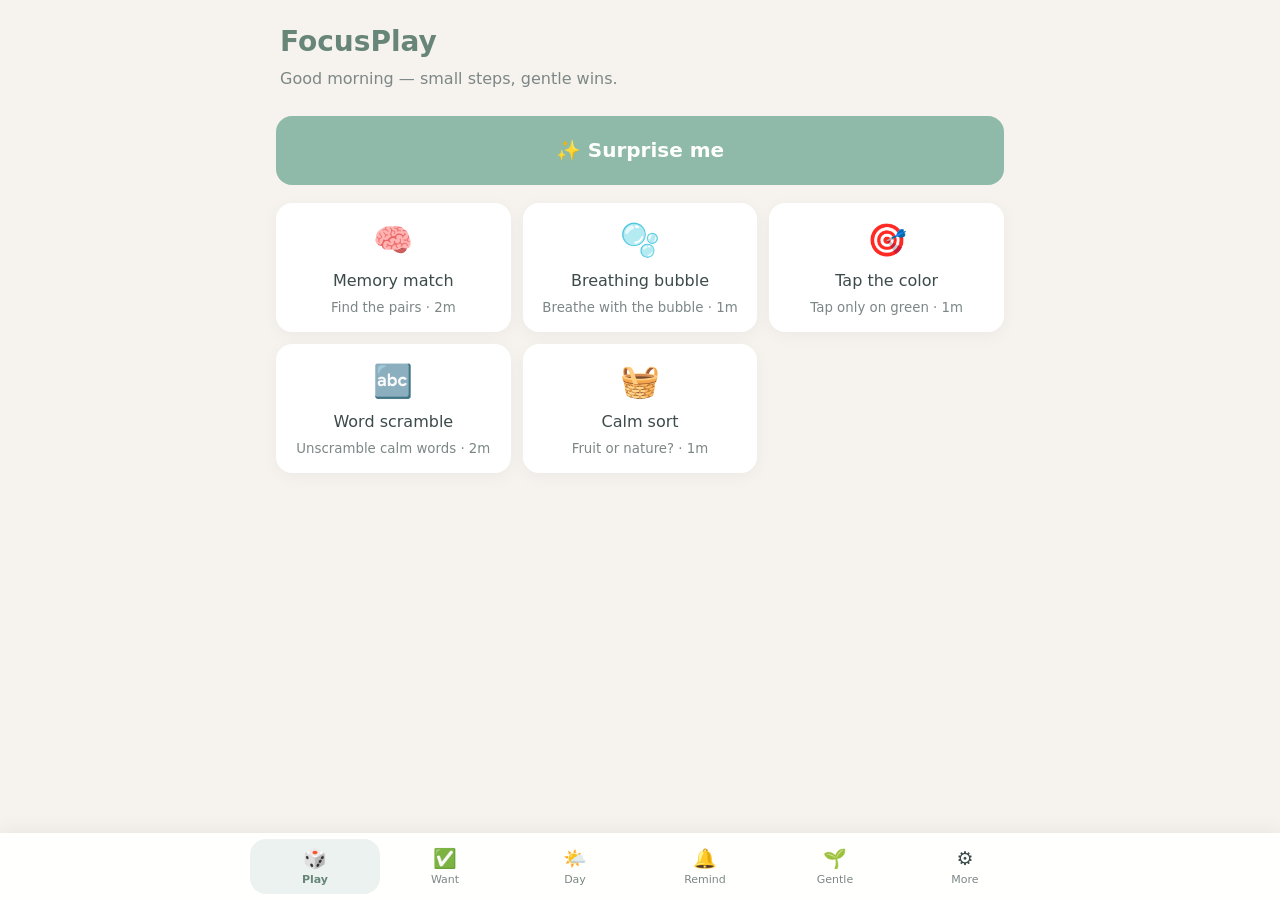
==== index.html @ 56d1d84b "Sounds: 8 synthesized built-in sounds, per-priority + gentle picker, custom sounds (IndexedDB, 2MB/1" ====
<!doctype html><html lang="en" dir="ltr"><head><meta charset="utf-8"><meta name="viewport" content="width=device-width,initial-scale=1,viewport-fit=cover">
<meta name="theme-color" content="#8fb9a8"><meta name="description" content="FocusPlay: calm ADHD-support app">
<meta name="apple-mobile-web-app-capable" content="yes"><meta name="mobile-web-app-capable" content="yes"><meta name="apple-mobile-web-app-status-bar-style" content="default"><meta name="apple-mobile-web-app-title" content="FocusPlay"><meta name="format-detection" content="telephone=no">
<link rel="manifest" href="manifest.json"><link rel="icon" href="icon.svg" type="image/svg+xml"><link rel="icon" href="icon-192.png" sizes="192x192"><link rel="apple-touch-icon" href="apple-touch-icon.png" sizes="180x180">
<title>FocusPlay</title><link rel="stylesheet" href="styles.css"></head><body>
<header><h1>FocusPlay</h1><p class="sub" id="greet"></p></header>
<main>
<section id="tab-play" class="tab active">
 <button class="big primary" id="surprise" data-tx="surprise"></button>
 <div class="grid" id="gameList"></div>
 <div id="gameArea" class="card hidden"><div class="row"><h2 id="gTitle"></h2><span id="gTimer" class="pill"></span></div><div id="gBody"></div><button class="soft" id="gExit" data-tx="finish"></button></div>
</section>
<section id="tab-want" class="tab">
 <div class="card"><h2 data-tx="wantH"></h2><p class="streak" id="streak"></p>
 <form id="wForm" class="row"><input id="wIn" data-ip="wantPh" maxlength="80" required><button class="primary" data-tx="add"></button></form>
 <ul id="wList"></ul><button class="soft small" id="wClear" data-tx="clearDone"></button></div>
</section>
<section id="tab-day" class="tab">
 <div class="card"><h2 data-tx="routineH"></h2><label><span data-tx="sleepH"></span><input type="number" id="sleep" min="0" max="16" step="0.5"></label><label><span data-tx="essH"></span><input type="number" id="ess" min="0" max="12" step="0.5"></label>
 <div id="days"></div></div>
 <div class="card"><h2 data-tx="meH"></h2><div id="bars"></div><p class="legend"><i class="sl"></i><span data-tx="lSleep"></span> <i class="wk"></i><span data-tx="lWork"></span> <i class="me"></i><span data-tx="lMe"></span> <i class="es"></i><span data-tx="lEss"></span></p></div>
</section>
<section id="tab-rem" class="tab">
 <div class="card"><h2 data-tx="remH"></h2>
 <label class="tg"><input type="checkbox" id="brOn"><span data-tx="brOn"></span></label>
 <label><span data-tx="brMinL"></span><input type="number" id="brMin" min="5" max="180"></label><label><span data-tx="brPri"></span><select id="brPri" class="pri"></select></label>
 <label class="tg"><input type="checkbox" id="wdOn"><span data-tx="wdOn"></span></label>
 <label><span data-tx="wdTime"></span><input type="time" id="wdTime"></label><label><span data-tx="wdPri"></span><select id="wdPri" class="pri"></select></label>
 <label class="tg"><input type="checkbox" id="snd"><span data-tx="snd"></span></label>
 <h3 data-tx="sndPerPri"></h3><div class="sndPick"></div><p class="sub" data-tx="sndNote"></p>
 <button class="big" id="perm" data-tx="perm"></button><p class="sub" id="permStat"></p>
 <div class="row"><button class="soft lv-needed" data-test="needed"></button><button class="soft lv-important" data-test="important"></button><button class="soft lv-urgent" data-test="urgent"></button></div><p class="sub" id="nextR"></p></div>
 <div class="card"><h2 data-tx="taskH"></h2>
 <form id="cForm"><input id="cName" data-ip="taskPh" maxlength="60" required class="full">
 <label><span data-tx="type"></span><select id="cMode"><option value="time" data-tx="atTime"></option><option value="every" data-tx="repEvery"></option></select></label>
 <label id="cTimeL"><span data-tx="time"></span><input type="time" id="cTime" value="12:00"></label>
 <label id="cEveryL" class="hidden"><span data-tx="everyMin"></span><input type="number" id="cEvery" min="1" max="720" value="60"></label>
 <label><span data-tx="priority"></span><select id="cPri" class="pri"></select></label><button class="primary big" data-tx="addRem"></button></form>
 <ul id="cList"></ul><p class="legend"><i class="lv-needed"></i><span data-tx="p_needed"></span> <i class="lv-important"></i><span data-tx="p_important"></span> <i class="lv-urgent"></i><span data-tx="p_urgent"></span></p></div>
</section>
<section id="tab-gentle" class="tab">
 <div class="card water"><div class="row"><h2 data-tx="waterH"></h2><span class="pill" id="wCount"></span></div><div class="glasses" id="glasses"></div>
 <div class="row"><button class="soft" id="wMinus" aria-label="−1">−</button><button class="primary big" id="wPlus" data-tx="glass"></button></div><label><span data-tx="goal"></span><input type="number" id="wGoal" min="1" max="20"></label></div>
 <div class="card"><h2 data-tx="nudgesH"></h2><p class="sub" data-tx="nudgesSub"></p><ul id="gList"></ul><button class="soft" id="gNew" data-tx="newNudge"></button></div>
 <div class="card hidden" id="gEdit"><h2 id="gEdT"></h2>
  <input id="gName" data-ip="nudgeName" maxlength="50" class="full">
  <label><span data-tx="mode"></span><select id="gMode"><option value="interval" data-tx="modeInt"></option><option value="times" data-tx="modeTimes"></option></select></label>
  <label id="gEvL"><span data-tx="everyMin"></span><input type="number" id="gEvery" min="1" max="720"></label>
  <div id="gTimesL" class="hidden"><div id="gTimes" class="times"></div><button class="soft small" id="gAddT" type="button" data-tx="addTime"></button></div>
  <label><span data-tx="repeat"></span><select id="gRep"><option value="always" data-tx="always"></option><option value="weekdays" data-tx="weekdays"></option><option value="range" data-tx="range"></option></select></label>
  <div id="gDaysL" class="chips hidden"></div>
  <div id="gRangeL" class="hidden"><label><span data-tx="from"></span><input type="date" id="gFrom"></label><label><span data-tx="to"></span><input type="date" id="gTo"></label></div>
  <label class="tg"><input type="checkbox" id="gAh"><span data-tx="ah"></span></label>
  <div id="gAhL" class="row hidden"><input type="time" id="gAhS"><span data-tx="ahTo"></span><input type="time" id="gAhE"></div>
  <label><span data-tx="popPri"></span><select id="gPri" class="pri"></select></label>
  <div class="row"><button class="soft" id="gDel" data-tx="del"></button><button class="soft" id="gCancel" data-tx="cancel"></button><button class="primary" id="gSave" data-tx="save"></button></div></div>
 <div class="card"><h2 data-tx="paH"></h2><p class="sub" data-ih="paSub"></p>
  <div class="stats"><div><b id="uSess"></b><small data-tx="thisSess"></small></div><div><b id="uDay"></b><small data-tx="todayApp"></small></div></div>
  <label class="tg"><input type="checkbox" id="uOn"><span data-tx="nudgeAfter"></span></label><label><span data-tx="limit"></span><input type="number" id="uLim" min="1" max="600"></label></div>
 <div class="card"><h2 data-tx="pfH"></h2><p class="sub" data-tx="pfSub"></p>
  <div class="row presets"><button class="soft" data-pf="10"></button><button class="soft" data-pf="25"></button><button class="soft" data-pf="45"></button></div></div>
</section>
<section id="tab-more" class="tab">
 <div class="card"><h2 data-tx="langH"></h2><select id="lang" class="full" aria-label="Language"></select></div>
 <div class="card"><h2 data-tx="themeH"></h2><div class="pal" id="pal"></div><label><span data-tx="accent"></span><input type="color" id="accent"></label><button class="soft small" id="accReset" data-tx="accReset"></button></div>
 <div class="card" id="sounds"><h2 data-tx="sndH"></h2><p class="sub" data-tx="sndIntro"></p><ul id="sndList" class="sndl"></ul>
  <h3 data-tx="sndPerPri"></h3><div class="sndPick"></div>
  <h3 data-tx="sndMine"></h3><ul id="myList" class="sndl"></ul>
  <button class="soft" type="button" id="sndAddB" data-tx="sndAdd"></button><input type="file" id="sndFile" accept="audio/*,.mp3,.wav,.ogg,.m4a" class="hidden">
  <p class="sub" data-tx="sndHint"></p><p class="sub" id="sndMsg" role="status"></p><p class="sub" data-tx="sndNote"></p></div>
 <div class="card"><h2 data-tx="sugH"></h2><form id="sForm"><textarea id="sText" rows="4" maxlength="1000" data-ip="sugPh" required></textarea>
 <label><span data-tx="type"></span><select id="sType"><option value="Upgrade" data-tx="stUp"></option><option value="Downgrade" data-tx="stDown"></option><option value="Improvement" data-tx="stImp"></option><option value="Bug" data-tx="stBug"></option></select></label>
 <div class="row"><span data-tx="rating"></span><div id="stars" class="stars"></div></div>
 <div class="row"><button class="soft" type="submit" data-tx="save"></button><button class="primary" type="button" id="sSend" data-tx="saveSend"></button></div></form>
 <h2 class="mt" data-tx="pastSug"></h2><ul id="sList"></ul></div>
 <div class="card" id="refer"><h2 data-tx="refH"></h2><p id="refP"></p><div class="stats"><div><b id="rCred"></b><small data-tx="credits"></small></div><div><b id="rCnt"></b><small data-tx="friends"></small></div></div>
  <div class="code" id="myCode" dir="ltr"></div><div class="row"><button class="primary" id="rShare" data-tx="share"></button><button class="soft" id="rCopy" data-tx="copy"></button></div>
  <h3 data-tx="enterCode"></h3><div id="rFriend"><form id="rForm" class="row"><input id="rIn" placeholder="FOCUS-XXXX-XXXX" maxlength="15" autocapitalize="characters" dir="ltr"><button class="primary" data-tx="apply"></button></form></div><p class="sub" id="rMsg"></p>
  <p class="legend" data-tx="refNote"></p></div>
 <div class="card" id="privacy"><h2 data-tx="privH"></h2><ul class="priv"><li data-tx="pv1"></li><li data-tx="pv2"></li><li data-tx="pv3"></li><li data-tx="pv4"></li><li data-tx="pv5"></li><li data-tx="pv6"></li></ul><p class="sub"><a href="privacy-policy.html" target="_blank" rel="noopener" data-tx="ppLink"></a> · <a href="terms.html" target="_blank" rel="noopener" data-tx="tosLink"></a></p>
  <div class="row"><button class="primary" id="exp" data-tx="export"></button><button class="soft" id="impB" data-tx="import"></button></div><input type="file" id="imp" accept="application/json,.json" class="hidden"><p class="sub" id="bkMsg"></p></div>
</section>
</main>
<div id="toast" class="hidden lv-needed" role="status" aria-live="polite"><p id="toastMsg"></p></div>
<div id="card" class="hidden"><div class="cardpop lv-important" role="dialog"><b class="badge" data-tx="badgeImp"></b><h2 id="cardT"></h2><p id="cardM"></p><button class="big" id="cardOk" data-tx="gotIt"></button></div></div>
<div id="pfree" class="hidden"><p data-tx="pfTitle"></p><div class="big-t" id="pfT" dir="ltr"></div><p data-ih="pfMsg"></p><button class="big ghost" id="pfStop" data-tx="endEarly"></button></div>
<div id="confirm" class="hidden"><div class="cardpop lv-important" role="dialog"><h2 data-tx="replaceQ"></h2><p id="cfMsg"></p><div class="row"><button class="soft" id="cfNo" data-tx="cancel"></button><button class="primary" id="cfYes" data-tx="replace"></button></div></div></div>
<div id="urgent" class="hidden" role="alertdialog"><b class="badge" data-tx="badgeUrg"></b><h1 id="urgT"></h1><p id="urgM"></p><button class="big" id="urgDone" data-tx="doneBtn"></button><button class="big ghost" id="urgSnooze" data-tx="snooze"></button></div>
<nav><button data-t="play" class="on">🎲<span data-tx="tPlay"></span></button><button data-t="want">✅<span data-tx="tWant"></span></button><button data-t="day">🌤<span data-tx="tDay"></span></button><button data-t="rem">🔔<span data-tx="tRem"></span></button><button data-t="gentle">🌱<span data-tx="tGentle"></span></button><button data-t="more">⚙️<span data-tx="tMore"></span></button></nav>
<script src="i18n.js"></script><script src="app.js"></script></body></html>
---- styles.css ----
:root{--bg:#f6f3ee;--card:#fff;--ink:#3d4a4a;--mute:#86908f;--g:#8fb9a8;--gi:var(--gi);--soft:var(--soft);--field:var(--field);--line:var(--line);--nav:var(--nav);--need:#7fb8c9;--imp:#e8b04f;--urg:#e0605a;--p:#f4b6a6;--b:#a9c6e8;--y:#f3d9a4;--l:#c9b8e8;--r:22px}
*{box-sizing:border-box;-webkit-tap-highlight-color:transparent}
body{margin:0;font-family:system-ui,-apple-system,BlinkMacSystemFont,"Segoe UI",Roboto,"Noto Sans","Helvetica Neue",Arial,"Noto Sans Arabic","Noto Naskh Arabic","Geeza Pro","Noto Nastaliq Urdu","Noto Sans Devanagari","Kohinoor Devanagari","Noto Sans Bengali","Kohinoor Bangla","Noto Sans Sinhala","Sinhala Sangam MN","Iskoola Pota","Noto Sans Tamil","Tamil Sangam MN","Latha","Nirmala UI","PingFang SC","Hiragino Sans","Hiragino Kaku Gothic ProN","Microsoft YaHei","Yu Gothic","Apple SD Gothic Neo","Malgun Gothic","Noto Sans CJK SC","Noto Sans CJK JP","Noto Sans CJK KR",sans-serif,"Apple Color Emoji","Segoe UI Emoji","Noto Color Emoji";background:var(--bg);color:var(--ink);padding-bottom:90px}
header{padding:22px 20px 6px}h1{margin:0;font-size:28px;color:var(--gi)}h2{font-size:19px;margin:0 0 12px}
.sub{color:var(--mute);margin:4px 0}main{padding:10px 16px;max-width:560px;margin:auto}
.tab{display:none}.tab.active{display:block}.hidden{display:none!important}
.card{background:var(--card);border-radius:var(--r);padding:18px;margin:12px 0;box-shadow:0 4px 18px #0000000a}
button{font:inherit;border:0;border-radius:16px;padding:14px 18px;background:var(--soft);color:var(--ink);cursor:pointer;min-height:48px}
button:active{transform:scale(.97)}.primary{background:var(--g);color:#fff;font-weight:600}.big{width:100%;font-size:20px;padding:20px;margin:6px 0}
.soft{background:var(--soft);width:100%;margin-top:12px}.small{min-height:40px;padding:8px}
.grid{display:grid;grid-template-columns:1fr 1fr;gap:12px;margin-top:12px}
.grid button{min-height:110px;font-size:16px;display:flex;flex-direction:column;align-items:center;justify-content:center;gap:6px;background:var(--card);box-shadow:0 4px 18px #0000000a}
.grid b{font-size:32px}.grid small{color:var(--mute)}
.row{display:flex;gap:10px;align-items:center;justify-content:space-between}
input,select,textarea{font:inherit;padding:12px;border:2px solid var(--line);border-radius:14px;background:var(--field);min-height:48px;color:var(--ink)}
.row input{flex:1;min-width:0}label{display:flex;justify-content:space-between;align-items:center;gap:10px;margin:10px 0}
label input[type=number],label input[type=time]{width:120px}.tg{font-weight:600}.tg input{width:26px;height:26px;accent-color:var(--g)}
.pill{background:var(--gsoft);padding:6px 12px;border-radius:99px;color:var(--gi);font-weight:600}
ul{list-style:none;padding:0}li{display:flex;align-items:center;gap:10px;padding:12px;border-radius:14px;background:var(--field);margin:8px 0}
li span{flex:1;word-break:break-word}li.done span{text-decoration:line-through;color:var(--mute)}
li .ck{width:40px;height:40px;min-height:40px;padding:0;border-radius:50%;background:var(--soft)}li.done .ck{background:var(--g);color:#fff}
li .del{background:none;color:var(--mute);min-height:40px;padding:6px}.streak{font-weight:600;color:#c77f6c}
.day{border-top:1px solid var(--line);padding:8px 0}.day .row{gap:6px}.day input[type=time]{width:auto;flex:1;padding:8px;min-height:40px}
.day b{width:42px}.off{font-size:13px;color:var(--mute);display:flex;gap:4px;align-items:center}
.bar{display:flex;height:22px;border-radius:11px;overflow:hidden;margin:4px 0 12px;background:var(--line)}.bar div{height:100%}
.sl,.bar .sl{background:var(--l)}.wk,.bar .wk{background:var(--b)}.me,.bar .me{background:var(--g)}.es,.bar .es{background:var(--y)}
.legend{font-size:13px;color:var(--mute)}.legend i{display:inline-block;width:12px;height:12px;border-radius:4px;margin-inline:8px 4px;vertical-align:-1px}
.blabel{display:flex;justify-content:space-between;font-size:14px}
nav{position:fixed;bottom:0;left:0;right:0;display:flex;background:var(--nav);backdrop-filter:blur(8px);padding:6px 6px calc(6px + env(safe-area-inset-bottom));box-shadow:0 -4px 18px #0000000d}
nav button{flex:1;background:none;display:flex;flex-direction:column;align-items:center;font-size:22px;padding:6px}nav span{font-size:12px;color:var(--mute)}
nav .on{background:var(--gsoft)}nav .on span{color:var(--gi);font-weight:600}
#toast{position:fixed;inset:auto 16px 96px;background:var(--card);border-radius:var(--r);padding:18px;box-shadow:0 10px 40px #0002;text-align:center;z-index:9}
.mem{display:grid;grid-template-columns:repeat(4,1fr);gap:8px}.mem button{aspect-ratio:1;font-size:28px;padding:0;background:var(--b)}
.mem button.up,.mem button.ok{background:var(--field)}.mem button.ok{opacity:.5}
.bub{width:200px;height:200px;margin:20px auto;border-radius:50%;background:radial-gradient(circle at 35% 30%,#fff,var(--b));display:flex;align-items:center;justify-content:center;font-size:20px;font-weight:600;transition:transform 4s ease-in-out}
.bub.in{transform:scale(1.35)}.target{width:100%;height:220px;border-radius:var(--r);font-size:22px;font-weight:600;color:#fff;margin:10px 0}
.letters{display:flex;flex-wrap:wrap;gap:8px;justify-content:center;margin:14px 0}.letters button{width:52px;font-size:22px;font-weight:700;background:var(--y)}
.ans{font-size:28px;letter-spacing:6px;text-align:center;min-height:40px;font-weight:700}.center{text-align:center}
.sortbins{display:flex;gap:10px}.sortbins button{flex:1;min-height:80px;font-size:18px}
.item{font-size:56px;text-align:center;margin:16px 0}

select,textarea{padding:10px;border:2px solid var(--line);border-radius:14px;background:var(--field);color:var(--ink)}textarea{width:100%;resize:vertical}
body,.card,nav,input,select,textarea{transition:background .3s,color .3s}
.lv-needed{--lv:var(--need)}.lv-important{--lv:var(--imp)}.lv-urgent{--lv:var(--urg)}
.legend i.lv-needed,.legend i.lv-important,.legend i.lv-urgent{background:var(--lv)}
button.lv-needed,button.lv-important,button.lv-urgent{border-inline-start:6px solid var(--lv);font-size:14px;padding:10px 6px}
#toast{inset:auto 50% 96px auto;transform:translateX(50%);width:auto;max-width:86%;padding:10px 18px;border-radius:99px;border:2px solid var(--lv);font-size:15px;animation:up .3s}
#toast p{margin:0}@keyframes up{from{opacity:0;transform:translate(50%,20px)}}
#card{position:fixed;top:0;right:0;bottom:0;left:0;background:#0004;display:flex;align-items:center;justify-content:center;z-index:10;padding:20px}
.cardpop{background:var(--card);border-radius:28px;padding:24px;max-width:420px;width:100%;border-top:12px solid var(--lv);box-shadow:0 20px 60px #0003;animation:pop .3s}
.cardpop button{background:var(--lv);color:#fff;font-weight:700}@keyframes pop{from{transform:scale(.85);opacity:0}}
.badge{display:inline-block;background:var(--lv);color:#fff;padding:4px 12px;border-radius:99px;font-size:13px;letter-spacing:1px}
#urgent{--lv:var(--urg);position:fixed;top:0;right:0;bottom:0;left:0;z-index:11;background:var(--urg);color:#fff;display:flex;flex-direction:column;justify-content:center;padding:30px;text-align:center;animation:pulse 1.6s infinite}
#urgent .badge{background:#fff;color:var(--urg);align-self:center;font-size:16px}#urgent h1{font-size:38px;margin:20px 0 8px;color:#fff}#urgent p{font-size:20px}
#urgent button{background:#fff;color:var(--urg);font-weight:800;font-size:22px;margin:8px 0}#urgent .ghost{background:transparent;color:#fff;border:3px solid #fff}
@keyframes pulse{50%{background:#b4443f}}
li.rm{border-inline-start:6px solid var(--lv)}li small{display:block;color:var(--mute)}
.pal{display:grid;grid-template-columns:repeat(3,1fr);gap:10px}.pal button{min-height:72px;font-size:14px;font-weight:600;border:3px solid transparent;display:flex;flex-direction:column;gap:6px;align-items:center}
.pal button.on{border-color:var(--ink)}.pal .sw{display:flex;gap:3px}.pal .sw i{width:16px;height:16px;border-radius:50%}
input[type=color]{width:70px;padding:4px;height:48px}.stars button{background:none;font-size:28px;padding:0 2px;min-height:40px;color:#d9cfa0}.stars button.on{color:#e8b04f}
nav button{font-size:20px}

nav button{font-size:19px;padding:6px 2px}nav span{font-size:11px}
.chips{display:flex;flex-wrap:wrap;gap:6px;margin:6px 0}.chip{margin:0;background:var(--soft);padding:8px 10px;border-radius:99px;font-size:14px;gap:4px}.chip input{min-height:0;width:18px;height:18px;accent-color:var(--g)}
.times{display:flex;flex-direction:column;gap:6px}.times .row input{flex:1}
li.gn{cursor:pointer;border-inline-start:6px solid var(--lv)}li.gn .em{font-size:26px}li.gn input{width:26px;height:26px;min-height:0;accent-color:var(--g)}
.glasses{font-size:26px;letter-spacing:2px;margin:6px 0;min-height:34px}
.stats{display:flex;gap:10px}.stats div{flex:1;background:var(--soft);border-radius:16px;padding:12px;text-align:center}.stats b{font-size:26px;display:block;color:var(--gi)}.stats small{color:var(--mute)}
.presets button{margin:0}
#pfree{position:fixed;top:0;right:0;bottom:0;left:0;z-index:11;background:linear-gradient(160deg,var(--g),var(--gi));color:#fff;display:flex;flex-direction:column;justify-content:center;text-align:center;padding:30px;font-size:20px}
.big-t{font-size:84px;font-weight:800;font-variant-numeric:tabular-nums}#pfree .ghost{background:transparent;color:#fff;border:3px solid #fff}
.code{font-size:30px;font-weight:800;letter-spacing:3px;text-align:center;background:var(--soft);border:2px dashed var(--g);border-radius:16px;padding:14px;margin:10px 0;color:var(--gi)}
h3{font-size:16px;margin:16px 0 6px}.priv li{background:none;padding:6px 0;margin:0}
.water .row button{margin:0;width:auto}#wMinus{flex:1}#wPlus{flex:3;font-size:18px;padding:14px}
#toast{width:max-content;max-width:86vw}
.row .soft,.row .primary{width:auto;flex:1}
#confirm{position:fixed;top:0;right:0;bottom:0;left:0;background:#0005;display:flex;align-items:center;justify-content:center;z-index:12;padding:20px}

/* ---- i18n / RTL / compat overrides ---- */
:root{--gsoft:#e3eee9}
html{-webkit-text-size-adjust:100%;text-size-adjust:100%}
body{line-height:1.45;overflow-x:hidden}
[dir=rtl] body{line-height:1.7}
:lang(ur) body{line-height:1.9}
.full{width:100%;display:block}.mt{margin-top:18px}.gr{color:var(--gi)}.endmsg{font-size:20px}
label>span:first-child{flex:1;min-width:0}
label.tg{justify-content:flex-start}label.tg>span{flex:1}
.row>button{margin-top:0}.card>.row,#sForm>.row,#gEdit>.row,#privacy>.row,#refer>.row{margin-top:12px}
#toast{top:auto;bottom:calc(96px + env(safe-area-inset-bottom));left:50%;right:auto;transform:translateX(-50%);width:-webkit-max-content;width:max-content;max-width:86vw;text-align:center}
@keyframes up{from{opacity:0;transform:translate(-50%,20px)}to{opacity:1;transform:translate(-50%,0)}}
.mem button{height:68px}@supports (aspect-ratio:1){.mem button{height:auto}}
.day .row>b{min-width:42px;width:auto}
.letters{direction:ltr}[dir=rtl] .letters{direction:rtl}
.ans{word-break:break-all;letter-spacing:4px}:lang(ar) .ans,:lang(ur) .ans,:lang(hi) .ans,:lang(bn) .ans,:lang(si) .ans,:lang(ta) .ans{letter-spacing:0}
.letters button{min-width:52px;width:auto;padding:0 10px}
.grid button{text-align:center;word-break:break-word}
nav{justify-content:center}nav button{max-width:130px;min-width:0}nav span{white-space:nowrap;overflow:hidden;text-overflow:ellipsis;max-width:100%}
select{max-width:60%}select.full{max-width:100%}
input[type=time],input[type=date]{min-width:0}
.code{overflow-wrap:anywhere}
@media (min-width:700px){main{max-width:680px}.grid{grid-template-columns:repeat(3,1fr)}.pal{grid-template-columns:repeat(6,1fr)}}
@media (min-width:1100px){main{max-width:760px}header{max-width:760px;margin:auto}}
@media (max-width:340px){.grid{grid-template-columns:1fr}nav span{font-size:10px}}
nav{z-index:8}
.grid{grid-template-columns:repeat(2,minmax(0,1fr))}.pal{grid-template-columns:repeat(3,minmax(0,1fr))}
.pal button,.grid button,.stats div{min-width:0;overflow-wrap:anywhere;hyphens:auto}
@media (min-width:700px){.grid{grid-template-columns:repeat(3,minmax(0,1fr))}.pal{grid-template-columns:repeat(6,minmax(0,1fr))}}
@media (max-width:340px){.grid{grid-template-columns:minmax(0,1fr)}}
button,label,h2,h3,p,li span{overflow-wrap:anywhere}
.code{font-size:clamp(18px,6.2vw,30px);letter-spacing:2px;white-space:nowrap;overflow-wrap:normal}

.sndl{list-style:none;padding:0;margin:.4rem 0}.sndl li{margin:.3rem 0;align-items:center}.sndl li .small,.sndrow .small{flex:none;margin:0}.sndrow{align-items:flex-end}.sndrow select{width:100%}
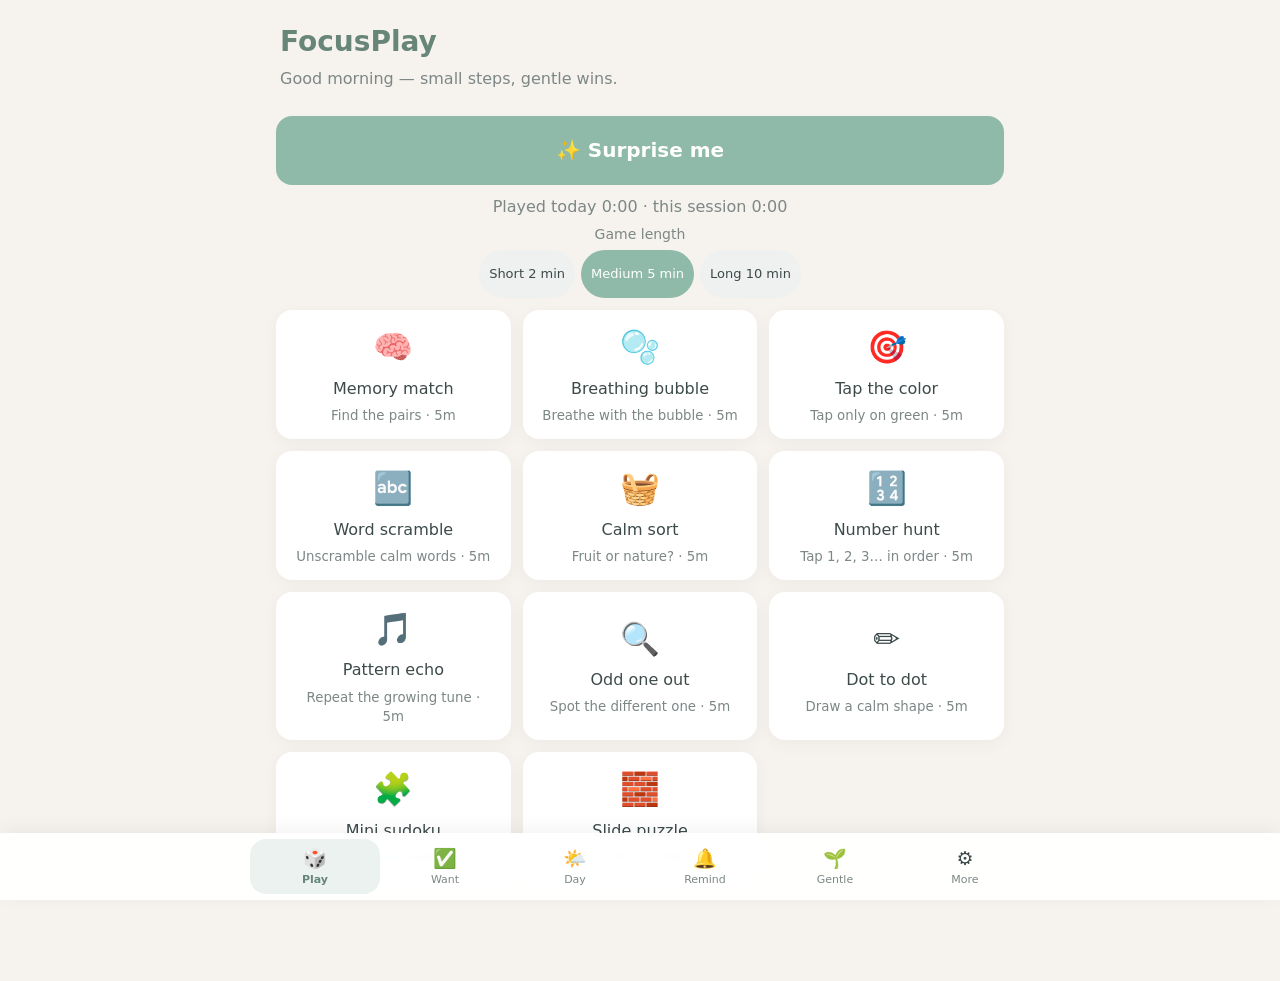
==== commit 799385a3: "Play: game length (2/5/10 min), countdown with pause/resume, session+today timer, 6 new ramping game" ====
--- a/index.html
+++ b/index.html
@@ -7,8 +7,9 @@
 <main>
 <section id="tab-play" class="tab active">
  <button class="big primary" id="surprise" data-tx="surprise"></button>
+ <p class="sub center" id="gSess"></p><div class="seg" id="gLen"></div>
  <div class="grid" id="gameList"></div>
- <div id="gameArea" class="card hidden"><div class="row"><h2 id="gTitle"></h2><span id="gTimer" class="pill"></span></div><div id="gBody"></div><button class="soft" id="gExit" data-tx="finish"></button></div>
+ <div id="gameArea" class="card hidden"><div class="row"><h2 id="gTitle"></h2><span id="gTimer" class="pill"></span><button class="soft small" id="gPause" type="button"></button></div><div id="gBody"></div><button class="soft" id="gExit" data-tx="finish"></button></div>
 </section>
 <section id="tab-want" class="tab">
  <div class="card"><h2 data-tx="wantH"></h2><p class="streak" id="streak"></p>
--- a/styles.css
+++ b/styles.css
@@ -110,3 +110,16 @@
 .code{font-size:clamp(18px,6.2vw,30px);letter-spacing:2px;white-space:nowrap;overflow-wrap:normal}
 
 .sndl{list-style:none;padding:0;margin:.4rem 0}.sndl li{margin:.3rem 0;align-items:center}.sndl li .small,.sndrow .small{flex:none;margin:0}.sndrow{align-items:flex-end}.sndrow select{width:100%}
+
+.seg{display:flex;gap:6px;align-items:center;justify-content:center;flex-wrap:wrap;margin:6px 0}.seg span{color:var(--mute);font-size:14px}.seg button{flex:none;margin:0;padding:6px 12px;border-radius:99px;background:var(--soft);font-size:14px}.seg button.on{background:var(--g);color:#fff}
+#gPause{flex:none;margin:0}#gameArea.paused #gBody{filter:blur(4px);opacity:.5;pointer-events:none}
+.schulte,.odd,.slide,.sudoku{display:grid;gap:6px;margin:10px 0}.schulte button,.odd button,.slide button,.sudoku button{aspect-ratio:1;margin:0;padding:0;font-size:20px;background:var(--field)}
+.odd button{font-size:24px}.schulte button.ok{opacity:.35}.no{animation:shake .3s}.odd button.ok{background:var(--g)}
+@keyframes shake{25%{transform:translateX(-4px)}75%{transform:translateX(4px)}}
+.simon{display:grid;grid-template-columns:1fr 1fr;gap:12px;max-width:300px;margin:10px auto}.simon button{aspect-ratio:1;margin:0;border-radius:24px;opacity:.55;transition:opacity .1s,transform .1s}.simon button.lit{opacity:1;transform:scale(1.05)}
+.dots{width:100%;max-width:360px;display:block;margin:auto}.dots g{cursor:pointer}.dots g.ok circle{fill:var(--g)}
+.sudoku{gap:2px}.sudoku button{border-radius:6px;font-weight:600;color:var(--g)}.sudoku button.giv{color:var(--ink);background:var(--soft)}.sudoku button.sel{outline:3px solid var(--g)}.sudoku button.br{margin-right:4px}.sudoku button.bb{margin-bottom:4px}
+.pad{display:flex;gap:6px;flex-wrap:wrap;justify-content:center}.pad button{flex:1 0 13%;margin:0;padding:10px 0;font-size:18px}
+.slide{max-width:320px;margin:10px auto}.slide button{font-weight:700;background:var(--g);color:#fff;font-size:22px}
+.sudoku button.br{margin-right:0;box-shadow:3px 0 0 var(--g)}.sudoku button.bb{margin-bottom:0;box-shadow:0 3px 0 var(--g)}.sudoku button.br.bb{box-shadow:3px 0 0 var(--g),0 3px 0 var(--g),3px 3px 0 var(--g)}.sudoku{gap:5px}
+.seg button{padding:5px 10px;font-size:13px}.seg span{width:100%;text-align:center}
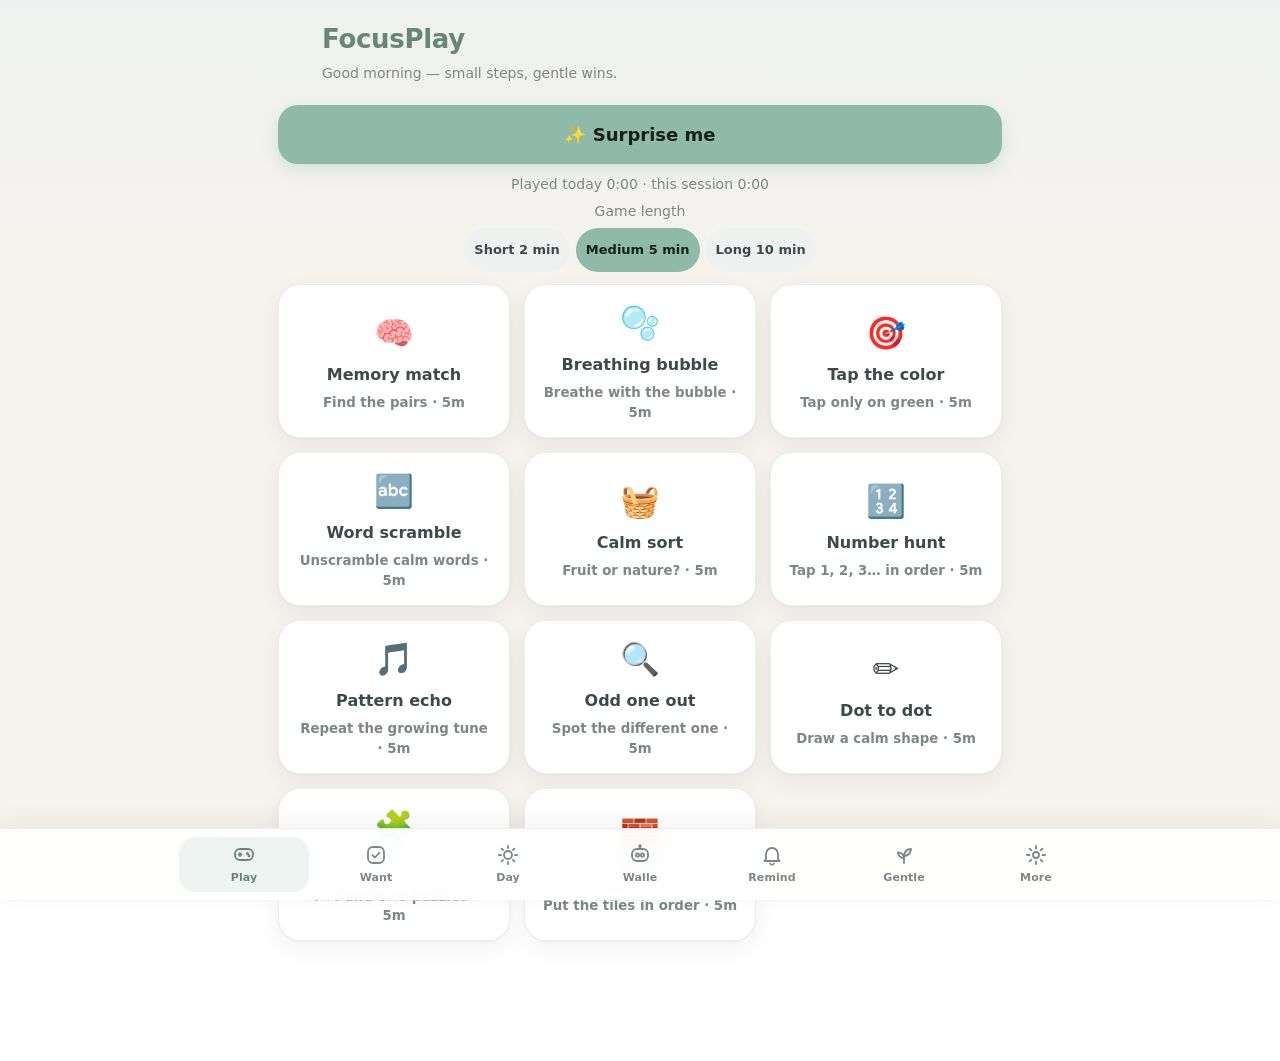
==== commit 38dfd0b6: "v1.1: calm UI redesign (line-icon nav, soft cards, focus states, reduced-motion), Walle online compa" ====
--- a/index.html
+++ b/index.html
@@ -20,6 +20,23 @@
  <div class="card"><h2 data-tx="routineH"></h2><label><span data-tx="sleepH"></span><input type="number" id="sleep" min="0" max="16" step="0.5"></label><label><span data-tx="essH"></span><input type="number" id="ess" min="0" max="12" step="0.5"></label>
  <div id="days"></div></div>
  <div class="card"><h2 data-tx="meH"></h2><div id="bars"></div><p class="legend"><i class="sl"></i><span data-tx="lSleep"></span> <i class="wk"></i><span data-tx="lWork"></span> <i class="me"></i><span data-tx="lMe"></span> <i class="es"></i><span data-tx="lEss"></span></p></div>
+</section>
+<section id="tab-walle" class="tab">
+ <div id="wOff" class="card wOff hidden"><div class="wbot-mini" aria-hidden="true"></div><h2 data-tx="wOffT"></h2><p class="sub" data-tx="wOffM"></p><button class="primary" id="wRetry" data-tx="wRetry"></button></div>
+ <div id="wOn">
+  <div class="wstage"><button type="button" id="wBot" class="wbot" aria-label="Walle"></button><p class="sub center" data-tx="wPetHint"></p></div>
+  <button class="big primary" id="wMenuB" data-tx="wMenu"></button>
+  <div id="wChat" class="wchat" aria-live="polite"></div>
+  <div class="chips" id="wChips"></div>
+  <form id="walleForm" class="row"><input id="wText" data-ip="wTypePh" maxlength="120" autocomplete="off"><button class="primary" data-tx="wSend"></button></form>
+  <div class="card"><h2 data-tx="wSetH"></h2>
+   <label><span data-tx="wWordLang"></span><select id="wWL"></select></label>
+   <label><span data-tx="wLevel"></span><select id="wLv"><option value="beginner" data-tx="lvB"></option><option value="intermediate" data-tx="lvI"></option><option value="advanced" data-tx="lvA"></option></select></label>
+   <label><span data-tx="wPhraseLang"></span><select id="wPL"></select></label>
+  </div>
+  <div class="card"><h2 data-tx="wRemH"></h2><div id="wRem"></div><p class="sub" data-tx="wPrivacy"></p><p class="legend"><a href="walle/CREDITS.md" target="_blank" rel="noopener">Wiktionary · Tatoeba · WordNet · Project Gutenberg</a></p></div>
+ </div>
+ <button class="kidsbtn" id="kidsGo" type="button"><b data-tx="kidsBtn"></b><small data-tx="kidsSub"></small></button>
 </section>
 <section id="tab-rem" class="tab">
  <div class="card"><h2 data-tx="remH"></h2>
@@ -78,6 +95,7 @@
   <div class="code" id="myCode" dir="ltr"></div><div class="row"><button class="primary" id="rShare" data-tx="share"></button><button class="soft" id="rCopy" data-tx="copy"></button></div>
   <h3 data-tx="enterCode"></h3><div id="rFriend"><form id="rForm" class="row"><input id="rIn" placeholder="FOCUS-XXXX-XXXX" maxlength="15" autocapitalize="characters" dir="ltr"><button class="primary" data-tx="apply"></button></form></div><p class="sub" id="rMsg"></p>
   <p class="legend" data-tx="refNote"></p></div>
+ <div class="card" id="pinCard"><h2 data-tx="pinH"></h2><p class="sub" data-tx="pinNote"></p><button class="soft" id="pinChg" type="button" data-tx="pinChange"></button></div>
  <div class="card" id="privacy"><h2 data-tx="privH"></h2><ul class="priv"><li data-tx="pv1"></li><li data-tx="pv2"></li><li data-tx="pv3"></li><li data-tx="pv4"></li><li data-tx="pv5"></li><li data-tx="pv6"></li></ul><p class="sub"><a href="privacy-policy.html" target="_blank" rel="noopener" data-tx="ppLink"></a> · <a href="terms.html" target="_blank" rel="noopener" data-tx="tosLink"></a></p>
   <div class="row"><button class="primary" id="exp" data-tx="export"></button><button class="soft" id="impB" data-tx="import"></button></div><input type="file" id="imp" accept="application/json,.json" class="hidden"><p class="sub" id="bkMsg"></p></div>
 </section>
@@ -87,5 +105,11 @@
 <div id="pfree" class="hidden"><p data-tx="pfTitle"></p><div class="big-t" id="pfT" dir="ltr"></div><p data-ih="pfMsg"></p><button class="big ghost" id="pfStop" data-tx="endEarly"></button></div>
 <div id="confirm" class="hidden"><div class="cardpop lv-important" role="dialog"><h2 data-tx="replaceQ"></h2><p id="cfMsg"></p><div class="row"><button class="soft" id="cfNo" data-tx="cancel"></button><button class="primary" id="cfYes" data-tx="replace"></button></div></div></div>
 <div id="urgent" class="hidden" role="alertdialog"><b class="badge" data-tx="badgeUrg"></b><h1 id="urgT"></h1><p id="urgM"></p><button class="big" id="urgDone" data-tx="doneBtn"></button><button class="big ghost" id="urgSnooze" data-tx="snooze"></button></div>
-<nav><button data-t="play" class="on">🎲<span data-tx="tPlay"></span></button><button data-t="want">✅<span data-tx="tWant"></span></button><button data-t="day">🌤<span data-tx="tDay"></span></button><button data-t="rem">🔔<span data-tx="tRem"></span></button><button data-t="gentle">🌱<span data-tx="tGentle"></span></button><button data-t="more">⚙️<span data-tx="tMore"></span></button></nav>
-<script src="i18n.js"></script><script src="app.js"></script></body></html>
+<nav aria-label="Main"><button data-t="play" class="on"><svg class="ic" viewBox="0 0 24 24" aria-hidden="true"><rect x="3" y="7" width="18" height="11" rx="5"/><path d="M8 11v3M6.5 12.5h3"/><circle cx="15.5" cy="11.5" r=".6"/><circle cx="17" cy="13.8" r=".6"/></svg><span data-tx="tPlay"></span></button><button data-t="want"><svg class="ic" viewBox="0 0 24 24" aria-hidden="true"><rect x="4" y="4" width="16" height="16" rx="5"/><path d="M8.5 12.2l2.4 2.3 4.6-4.8"/></svg><span data-tx="tWant"></span></button><button data-t="day"><svg class="ic" viewBox="0 0 24 24" aria-hidden="true"><circle cx="12" cy="12" r="4"/><path d="M12 3v2M12 19v2M3 12h2M19 12h2M5.6 5.6l1.4 1.4M17 17l1.4 1.4M5.6 18.4L7 17M17 7l1.4-1.4"/></svg><span data-tx="tDay"></span></button><button data-t="walle"><svg class="ic" viewBox="0 0 24 24" aria-hidden="true"><rect x="4" y="6" width="16" height="12" rx="5"/><circle cx="9.5" cy="12" r="1.6"/><circle cx="14.5" cy="12" r="1.6"/><path d="M12 6V3.5"/><circle cx="12" cy="3" r=".8"/></svg><span data-tx="tWalle"></span></button><button data-t="rem"><svg class="ic" viewBox="0 0 24 24" aria-hidden="true"><path d="M6 16V11a6 6 0 0112 0v5l1.5 2h-15z"/><path d="M10 20.5a2.2 2.2 0 004 0"/></svg><span data-tx="tRem"></span></button><button data-t="gentle"><svg class="ic" viewBox="0 0 24 24" aria-hidden="true"><path d="M12 20v-7"/><path d="M12 13c0-4 3-7 7-7 0 4-3 7-7 7zM12 15c0-3-2.5-5.5-6-5.5 0 3 2.5 5.5 6 5.5z"/></svg><span data-tx="tGentle"></span></button><button data-t="more"><svg class="ic" viewBox="0 0 24 24" aria-hidden="true"><circle cx="12" cy="12" r="3"/><path d="M12 3v2.5M12 18.5V21M3 12h2.5M18.5 12H21M5.6 5.6l1.8 1.8M16.6 16.6l1.8 1.8M5.6 18.4l1.8-1.8M16.6 7.4l1.8-1.8"/></svg><span data-tx="tMore"></span></button></nav>
+<div id="wPop" class="hidden" role="dialog" aria-modal="true"><div class="wpop"><h2 data-tx="wMenu"></h2><button class="wopt" data-f="word"><span class="wi">Aa</span><span data-tx="wWord"></span></button><button class="wopt" data-f="phrase"><span class="wi">💬</span><span data-tx="wPhrase"></span></button><button class="wopt" data-f="quote"><span class="wi">❝</span><span data-tx="wQuote"></span></button><button class="soft" id="wPopX" data-tx="cancel"></button></div></div>
+<div id="kids" class="hidden" aria-label="Kids mode"><div class="kbg"></div><button type="button" id="kLock" class="klock" aria-label="Parent"><svg viewBox="0 0 24 24" class="ic"><rect x="5" y="11" width="14" height="9" rx="3"/><path d="M8 11V8a4 4 0 018 0v3"/></svg><i class="kring"></i></button>
+ <div class="kstage"><button type="button" id="kBot" class="wbot kidsbot" aria-label="Walle"></button><p id="kMsg" class="kmsg" data-tx="kTalk"></p><button type="button" id="kTalk" class="ktalk"><svg viewBox="0 0 24 24" class="ic"><rect x="9" y="3" width="6" height="11" rx="3"/><path d="M5.5 11a6.5 6.5 0 0013 0M12 17.5V21"/></svg><span data-tx="kTalkB"></span></button></div></div>
+<div id="pinDlg" class="hidden" role="dialog" aria-modal="true"><div class="pinbox"><h2 id="pinT"></h2><p class="sub" id="pinM"></p><div class="pindots" id="pinDots" dir="ltr"><i></i><i></i><i></i><i></i></div><p class="pinerr" id="pinErr" role="alert"></p>
+ <div id="pinPad" class="pinpad" dir="ltr"></div><div id="pinChk" class="hidden"><label><span id="pinQ"></span><input id="pinA" inputmode="numeric" maxlength="3" dir="ltr"></label><label><span data-tx="pinWordL"></span><input id="pinW" autocapitalize="characters" maxlength="10" dir="ltr"></label><button class="primary" id="pinChkGo" data-tx="save"></button></div>
+ <div class="row"><button class="soft" id="pinX" type="button" data-tx="cancel"></button><button class="soft" id="pinF" type="button" data-tx="pinForgot"></button></div></div></div>
+<script src="i18n.js"></script><script src="app.js"></script><script src="walle.js"></script></body></html>
--- a/styles.css
+++ b/styles.css
@@ -123,3 +123,127 @@
 .slide{max-width:320px;margin:10px auto}.slide button{font-weight:700;background:var(--g);color:#fff;font-size:22px}
 .sudoku button.br{margin-right:0;box-shadow:3px 0 0 var(--g)}.sudoku button.bb{margin-bottom:0;box-shadow:0 3px 0 var(--g)}.sudoku button.br.bb{box-shadow:3px 0 0 var(--g),0 3px 0 var(--g),3px 3px 0 var(--g)}.sudoku{gap:5px}
 .seg button{padding:5px 10px;font-size:13px}.seg span{width:100%;text-align:center}
+
+/* ===== v1.1 calm redesign layer ===== */
+:root{--r:24px;--r-sm:16px;--sh:0 1px 2px rgba(30,40,40,.04),0 8px 24px rgba(30,40,40,.06);--ease:cubic-bezier(.2,.8,.2,1);--kid:#3fbf7f;--kid-d:#2a9a62}
+body{font-size:16px;line-height:1.5;-webkit-font-smoothing:antialiased;background:linear-gradient(180deg,var(--soft) 0,var(--bg) 280px) fixed;padding-bottom:calc(96px + env(safe-area-inset-bottom))}
+header{padding:calc(20px + env(safe-area-inset-top)) 22px 4px;max-width:680px;margin:auto}
+h1{font-size:26px;font-weight:750;letter-spacing:-.3px}h2{font-size:18px;font-weight:700;letter-spacing:-.1px;margin:0 0 14px}h3{font-size:15px;font-weight:650;color:var(--mute);margin:18px 0 8px;text-transform:none}
+.sub{font-size:14px;line-height:1.45}
+main{padding:8px 18px 24px}
+.card{border-radius:var(--r);padding:20px;margin:16px 0;box-shadow:var(--sh);border:1px solid color-mix(in srgb,var(--line) 70%,transparent)}
+button{border-radius:var(--r-sm);min-height:44px;font-weight:550;transition:transform .18s var(--ease),background-color .2s,box-shadow .2s,opacity .2s}
+button:active{transform:scale(.97)}
+.primary{background:var(--g);box-shadow:0 6px 16px color-mix(in srgb,var(--g) 30%,transparent)}
+.big{font-size:18px;padding:16px 20px;border-radius:20px}
+.soft{background:var(--soft)}
+:focus-visible{outline:3px solid color-mix(in srgb,var(--g) 70%,#000 0%);outline-offset:2px;border-radius:12px}
+input:focus-visible,select:focus-visible,textarea:focus-visible{outline:none;border-color:var(--g);box-shadow:0 0 0 4px color-mix(in srgb,var(--g) 22%,transparent)}
+input,select,textarea{border-width:1.5px;border-radius:14px;min-height:44px}
+li{border-radius:16px;padding:12px 14px}
+.grid{gap:14px}.grid button{border-radius:22px;box-shadow:var(--sh);border:1px solid color-mix(in srgb,var(--line) 60%,transparent);min-height:118px;font-weight:600}
+.grid button:hover{transform:translateY(-2px)}
+.pill{font-size:14px}
+/* tabs fade */
+.tab.active{animation:tabIn .32s var(--ease)}
+@keyframes tabIn{from{opacity:0;transform:translateY(6px)}to{opacity:1;transform:none}}
+/* bottom nav */
+nav{gap:2px;padding:8px 8px calc(8px + env(safe-area-inset-bottom));border-top:1px solid color-mix(in srgb,var(--line) 60%,transparent);box-shadow:0 -6px 24px rgba(30,40,40,.06);-webkit-backdrop-filter:blur(14px);backdrop-filter:blur(14px)}
+nav button{min-height:52px;min-width:44px;padding:6px 2px;border-radius:16px;gap:3px;font-size:inherit;color:var(--mute)}
+nav .ic{width:24px;height:24px}nav span{font-size:11px;font-weight:600;letter-spacing:.1px}
+nav .on{background:color-mix(in srgb,var(--g) 16%,transparent)}nav .on .ic{stroke:var(--gi);transform:translateY(-1px)}
+.ic{fill:none;stroke:currentColor;stroke-width:1.8;stroke-linecap:round;stroke-linejoin:round;transition:transform .25s var(--ease)}
+#toast{box-shadow:0 12px 32px rgba(0,0,0,.12)}
+/* ===== Walle ===== */
+.wstage{display:flex;flex-direction:column;align-items:center;padding:6px 0 0}
+.wbot{width:190px;height:200px;padding:0;background:none;box-shadow:none;border-radius:40px;touch-action:none;cursor:pointer;-webkit-user-select:none;user-select:none}
+.wbot:active{transform:none}
+.bot{width:100%;height:100%;overflow:visible}
+.b-all{transform-origin:100px 190px;animation:bob 3.2s ease-in-out infinite}
+@keyframes bob{50%{transform:translateY(-4px)}}
+.b-body{stroke:color-mix(in srgb,var(--g) 45%,#fff);stroke-width:3}
+.b-screen{fill:#26343a}
+.b-pupil{fill:#9ff3d8;transform-box:fill-box;transform-origin:center;transition:transform .12s}
+.b-glint{fill:#fff;opacity:.9}
+.b-eyes{transition:transform .5s var(--ease)}
+.b-happy{fill:none;stroke:#9ff3d8;stroke-width:6;stroke-linecap:round;opacity:0;transition:opacity .15s}
+.b-mouth{fill:#9ff3d8;opacity:.75;transform-box:fill-box;transform-origin:center;transition:transform .06s}
+.b-blush{fill:#f7a9b8;opacity:.0;transition:opacity .3s}
+.b-limb{fill:color-mix(in srgb,var(--g) 55%,#fff)}
+.b-ln{stroke:color-mix(in srgb,var(--g) 60%,#556);stroke-width:4;stroke-linecap:round}
+.b-bulb{fill:#ffd36e;animation:glow 2.4s ease-in-out infinite}
+@keyframes glow{50%{opacity:.55}}
+.b-led{fill:color-mix(in srgb,var(--g) 40%,#fff)}
+.b-arm{transform-box:fill-box;transform-origin:50% 10%}
+.blink .b-pupil,.blink .b-glint{transform:scaleY(.08)}
+.happy .b-pupil,.happy .b-glint{opacity:0}.happy .b-happy{opacity:1}.happy .b-blush,.purr .b-blush{opacity:.8}
+.wiggle .b-all{animation:wig .6s var(--ease)}
+@keyframes wig{20%{transform:rotate(-5deg)}45%{transform:rotate(4deg)}70%{transform:rotate(-2deg)}}
+.happy .b-armL{animation:wave .5s ease-in-out 2}.happy .b-armR{animation:wave .5s ease-in-out 2 reverse}
+@keyframes wave{50%{transform:rotate(-25deg)}}
+.purr .b-all{animation:purr .08s linear 14}
+@keyframes purr{50%{transform:translateX(1.5px)}}
+.purr .b-pupil{transform:scaleY(.35)}
+.b-heart{fill:#f38aa0;font-size:22px;animation:heart 1.3s var(--ease) forwards}
+@keyframes heart{from{opacity:0;transform:translateY(0) scale(.6)}20%{opacity:1}to{opacity:0;transform:translateY(-60px) scale(1.2)}}
+.listen .b-bulb{fill:#ff8f8f;animation:glow .6s infinite}.listen .b-pupil{transform:scale(1.15)}
+.talk .b-all{animation:bob .4s ease-in-out infinite}
+#wMenuB{margin-top:8px}
+.wchat{display:flex;flex-direction:column;gap:10px;margin:16px 0 8px}
+.wmsg{max-width:88%;padding:12px 16px;border-radius:20px 20px 20px 6px;background:var(--card);box-shadow:var(--sh);opacity:0;transform:translateY(8px) scale(.98);transition:opacity .3s var(--ease),transform .3s var(--ease);overflow-wrap:anywhere}
+.wmsg.in{opacity:1;transform:none}
+.wmsg.w-me{align-self:flex-end;background:color-mix(in srgb,var(--g) 22%,var(--card));border-radius:20px 20px 6px 20px}
+[dir=rtl] .wmsg{border-radius:20px 20px 6px 20px}[dir=rtl] .wmsg.w-me{border-radius:20px 20px 20px 6px}
+.card-b{width:88%}.card-b p{margin:8px 0}.tag{display:block;color:var(--mute);font-size:12px;font-weight:650;letter-spacing:.3px;text-transform:uppercase}
+.big-w{font-size:30px;font-weight:750;margin:6px 0 2px;color:var(--gi);line-height:1.25}
+.pron{color:var(--mute);font-size:14px;font-family:ui-monospace,Menlo,Consolas,monospace}
+blockquote{margin:8px 0;font-size:18px;line-height:1.5;font-family:Georgia,"Iowan Old Style","Times New Roman",serif}
+.att{color:var(--mute);font-size:14px}
+.spk{flex:1;margin:0;background:var(--soft);font-size:14px}
+.dots{display:inline-flex;gap:5px;padding:4px}.dots b{width:8px;height:8px;border-radius:50%;background:var(--mute);animation:dt 1s infinite}.dots b:nth-child(2){animation-delay:.15s}.dots b:nth-child(3){animation-delay:.3s}
+@keyframes dt{50%{transform:translateY(-4px);opacity:.5}}
+.chips{display:flex;flex-wrap:wrap;gap:8px;margin:6px 0 12px}
+.chip{min-height:44px;padding:8px 16px;border-radius:99px;background:var(--card);border:1.5px solid color-mix(in srgb,var(--g) 45%,transparent);color:var(--gi);font-size:15px}
+#walleForm{margin:6px 0 4px}#walleForm button{flex:none}
+.wrem{border-top:1px solid var(--line);padding-top:6px}.wrem:first-child{border-top:0}.wrem .times{display:flex;flex-wrap:wrap;gap:8px;margin-bottom:8px}.wrem .times input{flex:1 1 110px}
+.wOff{text-align:center;padding:30px 22px}.wOff h2{margin-top:10px}
+.wbot-mini{width:110px;height:110px;margin:0 auto;border-radius:40px;background:radial-gradient(circle at 35% 45%,#9ff3d8 0 7px,transparent 8px),radial-gradient(circle at 65% 45%,#9ff3d8 0 7px,transparent 8px),linear-gradient(#26343a,#26343a) center/70% 46% no-repeat,var(--soft);position:relative;animation:bob 3s ease-in-out infinite}
+.wbot-mini:after{content:'Zz';position:absolute;right:-6px;top:-8px;color:var(--mute);font-weight:700;animation:glow 2s infinite}
+.kidsbtn{display:flex;flex-direction:column;align-items:center;justify-content:center;width:100%;min-height:84px;margin:18px 0 8px;border-radius:28px;background:var(--kid);color:#fff;box-shadow:0 10px 24px rgba(63,191,127,.35)}
+.kidsbtn b{font-size:22px}.kidsbtn small{opacity:.95;font-weight:500}
+.kidsbtn:hover{background:var(--kid-d)}
+/* pop-up menu */
+#wPop{position:fixed;inset:0;z-index:30;background:rgba(20,30,30,.28);display:flex;align-items:flex-end;justify-content:center;padding:16px;padding-bottom:calc(16px + env(safe-area-inset-bottom));opacity:0;transition:opacity .2s}
+#wPop.in{opacity:1}
+.wpop{width:100%;max-width:440px;background:var(--card);border-radius:28px;padding:22px;box-shadow:0 20px 60px rgba(0,0,0,.2);transform:translateY(30px);transition:transform .32s var(--ease)}
+#wPop.in .wpop{transform:none}
+.wopt{display:flex;align-items:center;gap:14px;width:100%;margin:8px 0;padding:14px 16px;background:var(--soft);font-size:17px;text-align:start;border-radius:20px;min-height:60px}
+.wopt .wi{width:42px;height:42px;border-radius:14px;display:grid;place-items:center;background:var(--card);color:var(--gi);font-weight:800;flex:none}
+@media (min-width:700px){#wPop{align-items:center}}
+/* kids */
+body.kidsmode{overflow:hidden}body.kidsmode nav,body.kidsmode header,body.kidsmode main{visibility:hidden}
+#kids{position:fixed;inset:0;z-index:40;display:flex;align-items:center;justify-content:center;overflow:hidden;touch-action:manipulation;-webkit-user-select:none;user-select:none}
+.kbg{position:absolute;inset:0;background:radial-gradient(circle at 20% 15%,#fff6c9 0 60px,transparent 61px),radial-gradient(circle at 85% 80%,#cdeffd 0 90px,transparent 91px),linear-gradient(160deg,#e3f8ea,#fdf3e1)}
+.kstage{position:relative;display:flex;flex-direction:column;align-items:center;gap:14px;padding:20px}
+.kidsbot{width:min(70vw,300px);height:min(74vw,316px);--wb:#dff5e8}
+.kmsg{font-size:26px;font-weight:800;color:#2f5b47;min-height:40px;text-align:center;margin:0}
+.ktalk{display:flex;align-items:center;gap:12px;min-height:84px;padding:0 34px;border-radius:99px;background:var(--kid);color:#fff;font-size:24px;font-weight:800;box-shadow:0 12px 28px rgba(63,191,127,.4)}
+.ktalk .ic{width:36px;height:36px;stroke-width:2.2}.ktalk.rec{background:#ff7b7b;animation:pulse 1s infinite}
+@keyframes pulse{50%{transform:scale(1.05)}}
+.klock{position:absolute;top:calc(12px + env(safe-area-inset-top));right:12px;width:48px;height:48px;min-height:48px;padding:0;border-radius:50%;background:rgba(255,255,255,.55);color:#6b7d74;display:grid;place-items:center;z-index:2}
+[dir=rtl] .klock{right:auto;left:12px}
+.klock .ic{width:22px;height:22px}.kring{position:absolute;inset:-4px;border-radius:50%;border:3px solid #6b7d74;opacity:0;transform:scale(.6)}
+.klock.hold .kring{opacity:1;transform:scale(1);transition:transform 1.5s linear,opacity .2s}
+/* pin */
+#pinDlg{position:fixed;inset:0;z-index:50;background:rgba(20,30,30,.4);display:flex;align-items:center;justify-content:center;padding:16px}
+body.kidsmode #card{z-index:45}
+.pinbox{background:var(--card);border-radius:28px;padding:22px;width:100%;max-width:360px;box-shadow:0 20px 60px rgba(0,0,0,.25);animation:pop .25s var(--ease)}
+.pindots{display:flex;justify-content:center;gap:16px;margin:14px 0 4px}.pindots i{width:16px;height:16px;border-radius:50%;border:2px solid var(--g);transition:background .15s,transform .15s}.pindots i.on{background:var(--g);transform:scale(1.1)}
+.pindots.no{animation:shake .3s}
+.pinerr{color:var(--urg);min-height:22px;text-align:center;font-size:14px;margin:4px 0}
+.pinpad{display:grid;grid-template-columns:repeat(3,1fr);gap:10px}.pinpad button{min-height:58px;font-size:22px;background:var(--soft);margin:0}.pinpad.locked{opacity:.4;pointer-events:none}
+#pinChk input{width:120px}
+@media (prefers-reduced-motion:reduce){*,*:before,*:after{animation-duration:.001ms!important;animation-iteration-count:1!important;transition-duration:.001ms!important;scroll-behavior:auto!important}}
+/* contrast: dark ink on pastel accent (WCAG AA), deeper kid green for white text */
+.primary,.seg button.on,li.done .ck{color:#13201b}
+:root{--kid:#2e9e63;--kid-d:#25834f}
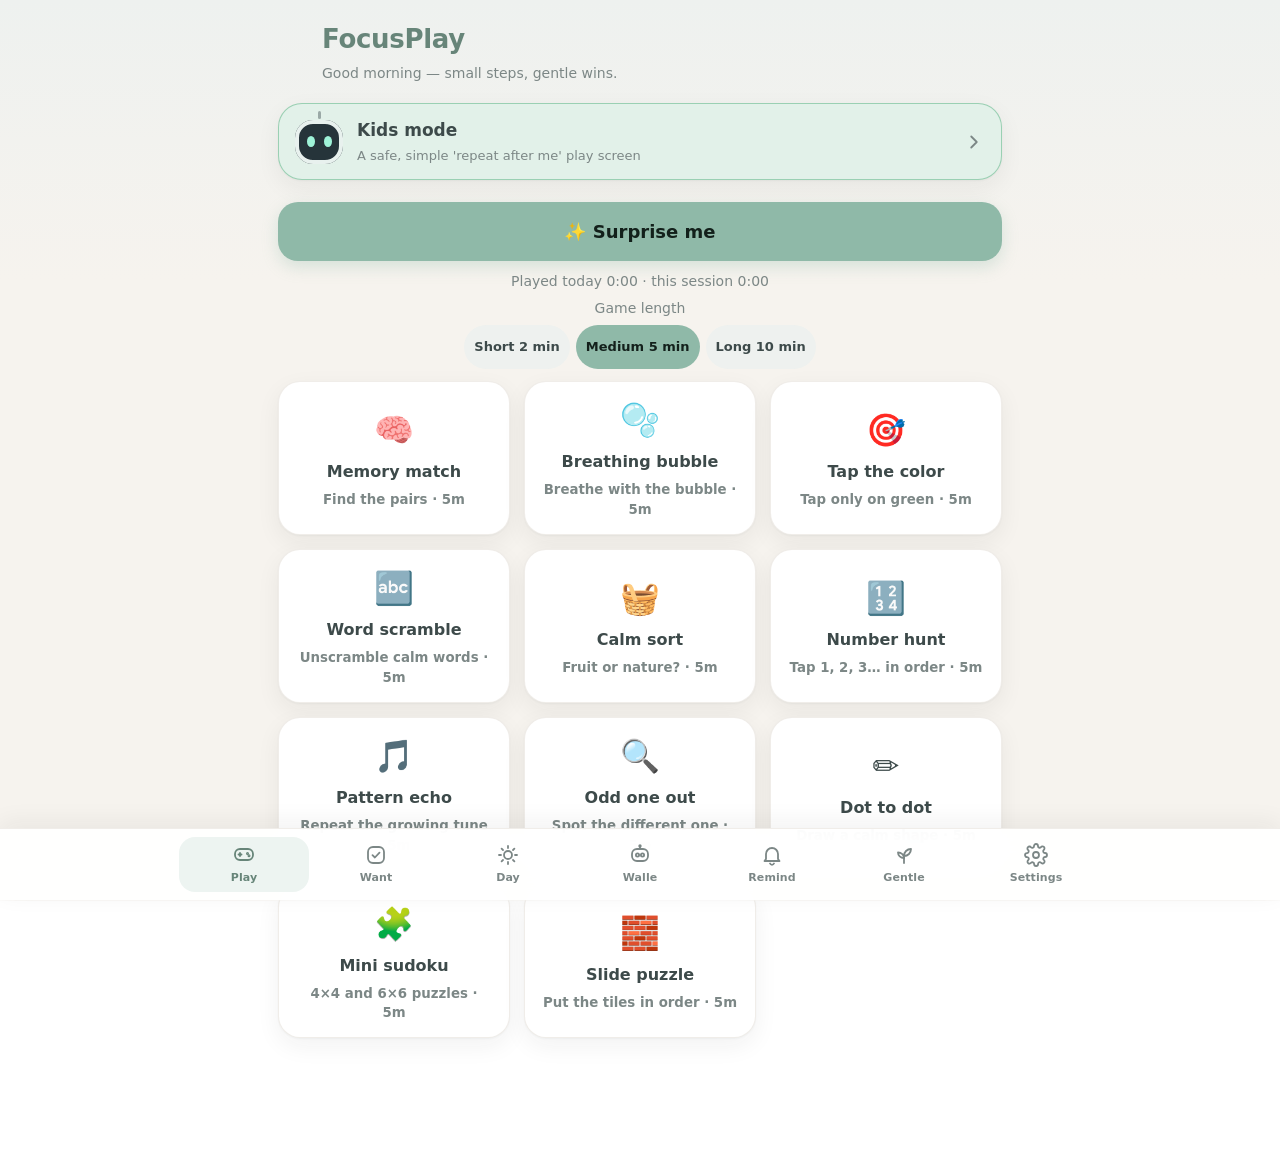
==== commit 0e22a040: "v1.1.1: CEFR/JLPT/HSK word levels, learner meanings, respelling; single Walle card; Settings accordi" ====
--- a/index.html
+++ b/index.html
@@ -6,6 +6,7 @@
 <header><h1>FocusPlay</h1><p class="sub" id="greet"></p></header>
 <main>
 <section id="tab-play" class="tab active">
+ <button type="button" class="kidscard" id="kidsGo"><span class="kface" aria-hidden="true"><i></i><i></i></span><span class="ktxt"><b data-tx="kidsBtn"></b><small data-tx="kidsSub"></small></span><svg class="ic" viewBox="0 0 24 24" aria-hidden="true"><path d="M9 6l6 6-6 6"/></svg></button>
  <button class="big primary" id="surprise" data-tx="surprise"></button>
  <p class="sub center" id="gSess"></p><div class="seg" id="gLen"></div>
  <div class="grid" id="gameList"></div>
@@ -24,30 +25,14 @@
 <section id="tab-walle" class="tab">
  <div id="wOff" class="card wOff hidden"><div class="wbot-mini" aria-hidden="true"></div><h2 data-tx="wOffT"></h2><p class="sub" data-tx="wOffM"></p><button class="primary" id="wRetry" data-tx="wRetry"></button></div>
  <div id="wOn">
-  <div class="wstage"><button type="button" id="wBot" class="wbot" aria-label="Walle"></button><p class="sub center" data-tx="wPetHint"></p></div>
-  <button class="big primary" id="wMenuB" data-tx="wMenu"></button>
-  <div id="wChat" class="wchat" aria-live="polite"></div>
-  <div class="chips" id="wChips"></div>
-  <form id="walleForm" class="row"><input id="wText" data-ip="wTypePh" maxlength="120" autocomplete="off"><button class="primary" data-tx="wSend"></button></form>
-  <div class="card"><h2 data-tx="wSetH"></h2>
-   <label><span data-tx="wWordLang"></span><select id="wWL"></select></label>
-   <label><span data-tx="wLevel"></span><select id="wLv"><option value="beginner" data-tx="lvB"></option><option value="intermediate" data-tx="lvI"></option><option value="advanced" data-tx="lvA"></option></select></label>
-   <label><span data-tx="wPhraseLang"></span><select id="wPL"></select></label>
-  </div>
-  <div class="card"><h2 data-tx="wRemH"></h2><div id="wRem"></div><p class="sub" data-tx="wPrivacy"></p><p class="legend"><a href="walle/CREDITS.md" target="_blank" rel="noopener">Wiktionary · Tatoeba · WordNet · Project Gutenberg</a></p></div>
+  <button type="button" id="wGear" class="wgear" aria-label="Settings"><svg class="ic" viewBox="0 0 24 24" aria-hidden="true"><circle cx="12" cy="12" r="3"/><path d="M19.4 15a1.7 1.7 0 00.3 1.8l.1.1a2 2 0 11-2.8 2.8l-.1-.1a1.7 1.7 0 00-1.8-.3 1.7 1.7 0 00-1 1.5V21a2 2 0 11-4 0v-.1a1.7 1.7 0 00-1.1-1.5 1.7 1.7 0 00-1.8.3l-.1.1a2 2 0 11-2.8-2.8l.1-.1a1.7 1.7 0 00.3-1.8 1.7 1.7 0 00-1.5-1H3a2 2 0 110-4h.1a1.7 1.7 0 001.5-1.1 1.7 1.7 0 00-.3-1.8l-.1-.1a2 2 0 112.8-2.8l.1.1a1.7 1.7 0 001.8.3H9a1.7 1.7 0 001-1.5V3a2 2 0 114 0v.1a1.7 1.7 0 001 1.5 1.7 1.7 0 001.8-.3l.1-.1a2 2 0 112.8 2.8l-.1.1a1.7 1.7 0 00-.3 1.8V9a1.7 1.7 0 001.5 1H21a2 2 0 110 4h-.1a1.7 1.7 0 00-1.5 1z"/></svg></button>
+  <div class="wstage"><p id="wSay" class="wsay" aria-live="polite"></p><button type="button" id="wBot" class="wbot" aria-label="Walle"></button></div>
+  <div class="card wcard"><div class="wseg" role="tablist"><button type="button" role="tab" data-f="word" data-tx="sgW"></button><button type="button" role="tab" data-f="phrase" data-tx="sgP"></button><button type="button" role="tab" data-f="quote" data-tx="sgQ"></button></div>
+   <div id="wBody" class="wbody"></div>
+   <div class="wact"><button type="button" class="soft" id="wLis"></button><button type="button" class="soft hidden" id="wLisEx"></button><button type="button" class="primary" id="wNext" data-tx="wAnother"></button></div></div>
  </div>
- <button class="kidsbtn" id="kidsGo" type="button"><b data-tx="kidsBtn"></b><small data-tx="kidsSub"></small></button>
 </section>
 <section id="tab-rem" class="tab">
- <div class="card"><h2 data-tx="remH"></h2>
- <label class="tg"><input type="checkbox" id="brOn"><span data-tx="brOn"></span></label>
- <label><span data-tx="brMinL"></span><input type="number" id="brMin" min="5" max="180"></label><label><span data-tx="brPri"></span><select id="brPri" class="pri"></select></label>
- <label class="tg"><input type="checkbox" id="wdOn"><span data-tx="wdOn"></span></label>
- <label><span data-tx="wdTime"></span><input type="time" id="wdTime"></label><label><span data-tx="wdPri"></span><select id="wdPri" class="pri"></select></label>
- <label class="tg"><input type="checkbox" id="snd"><span data-tx="snd"></span></label>
- <h3 data-tx="sndPerPri"></h3><div class="sndPick"></div><p class="sub" data-tx="sndNote"></p>
- <button class="big" id="perm" data-tx="perm"></button><p class="sub" id="permStat"></p>
- <div class="row"><button class="soft lv-needed" data-test="needed"></button><button class="soft lv-important" data-test="important"></button><button class="soft lv-urgent" data-test="urgent"></button></div><p class="sub" id="nextR"></p></div>
  <div class="card"><h2 data-tx="taskH"></h2>
  <form id="cForm"><input id="cName" data-ip="taskPh" maxlength="60" required class="full">
  <label><span data-tx="type"></span><select id="cMode"><option value="time" data-tx="atTime"></option><option value="every" data-tx="repEvery"></option></select></label>
@@ -79,25 +64,36 @@
   <div class="row presets"><button class="soft" data-pf="10"></button><button class="soft" data-pf="25"></button><button class="soft" data-pf="45"></button></div></div>
 </section>
 <section id="tab-more" class="tab">
- <div class="card"><h2 data-tx="langH"></h2><select id="lang" class="full" aria-label="Language"></select></div>
- <div class="card"><h2 data-tx="themeH"></h2><div class="pal" id="pal"></div><label><span data-tx="accent"></span><input type="color" id="accent"></label><button class="soft small" id="accReset" data-tx="accReset"></button></div>
- <div class="card" id="sounds"><h2 data-tx="sndH"></h2><p class="sub" data-tx="sndIntro"></p><ul id="sndList" class="sndl"></ul>
+ <h2 class="pagetitle" data-tx="tMore"></h2>
+<div class="acc" id="acc-app"><button type="button" class="acc-h" aria-expanded="false" aria-controls="accb-app"><span class="acc-i" aria-hidden="true">🎨</span><span class="acc-t" data-tx="sApp"></span><svg class="ic chev" viewBox="0 0 24 24" aria-hidden="true"><path d="M6 9l6 6 6-6"/></svg></button><div class="acc-b" id="accb-app" role="region"><div class="acc-in"><div class="acc-p"><div class="pal" id="pal"></div><label><span data-tx="accent"></span><input type="color" id="accent"></label><button class="soft small" id="accReset" data-tx="accReset"></button></div></div></div></div>
+<div class="acc" id="acc-lang"><button type="button" class="acc-h" aria-expanded="false" aria-controls="accb-lang"><span class="acc-i" aria-hidden="true">🌐</span><span class="acc-t" data-tx="sLang"></span><svg class="ic chev" viewBox="0 0 24 24" aria-hidden="true"><path d="M6 9l6 6 6-6"/></svg></button><div class="acc-b" id="accb-lang" role="region"><div class="acc-in"><div class="acc-p"><select id="lang" class="full" aria-label="Language"></select></div></div></div></div>
+<div class="acc" id="acc-snd"><button type="button" class="acc-h" aria-expanded="false" aria-controls="accb-snd"><span class="acc-i" aria-hidden="true">🔔</span><span class="acc-t" data-tx="sSnd"></span><svg class="ic chev" viewBox="0 0 24 24" aria-hidden="true"><path d="M6 9l6 6 6-6"/></svg></button><div class="acc-b" id="accb-snd" role="region"><div class="acc-in"><div class="acc-p"><p class="sub" data-tx="sndIntro"></p><ul id="sndList" class="sndl"></ul>
   <h3 data-tx="sndPerPri"></h3><div class="sndPick"></div>
   <h3 data-tx="sndMine"></h3><ul id="myList" class="sndl"></ul>
   <button class="soft" type="button" id="sndAddB" data-tx="sndAdd"></button><input type="file" id="sndFile" accept="audio/*,.mp3,.wav,.ogg,.m4a" class="hidden">
-  <p class="sub" data-tx="sndHint"></p><p class="sub" id="sndMsg" role="status"></p><p class="sub" data-tx="sndNote"></p></div>
- <div class="card"><h2 data-tx="sugH"></h2><form id="sForm"><textarea id="sText" rows="4" maxlength="1000" data-ip="sugPh" required></textarea>
+  <p class="sub" data-tx="sndHint"></p><p class="sub" id="sndMsg" role="status"></p><p class="sub" data-tx="sndNote"></p></div></div></div></div>
+<div class="acc" id="acc-walle"><button type="button" class="acc-h" aria-expanded="false" aria-controls="accb-walle"><span class="acc-i" aria-hidden="true">🤖</span><span class="acc-t" data-tx="sWalle"></span><svg class="ic chev" viewBox="0 0 24 24" aria-hidden="true"><path d="M6 9l6 6 6-6"/></svg></button><div class="acc-b" id="accb-walle" role="region"><div class="acc-in"><div class="acc-p">
+   <label><span data-tx="wWordLang"></span><select id="wWL"></select></label>
+   <label><span data-tx="wLevel"></span><select id="wLv"><option value="beginner" data-tx="lvB"></option><option value="intermediate" data-tx="lvI"></option><option value="advanced" data-tx="lvA"></option></select></label>
+   <label><span data-tx="wPhraseLang"></span><select id="wPL"></select></label>
+  <h3 data-tx="wRemH"></h3><div id="wRem"></div><p class="sub" data-tx="wPrivacy"></p><p class="legend"><a href="walle/CREDITS.md" target="_blank" rel="noopener">Wiktionary · Tatoeba · WordNet · Project Gutenberg</a></p></div></div></div></div>
+<div class="acc" id="acc-rem"><button type="button" class="acc-h" aria-expanded="false" aria-controls="accb-rem"><span class="acc-i" aria-hidden="true">🌿</span><span class="acc-t" data-tx="sRem"></span><svg class="ic chev" viewBox="0 0 24 24" aria-hidden="true"><path d="M6 9l6 6 6-6"/></svg></button><div class="acc-b" id="accb-rem" role="region"><div class="acc-in"><div class="acc-p">
+ <label class="tg"><input type="checkbox" id="brOn"><span data-tx="brOn"></span></label>
+ <label><span data-tx="brMinL"></span><input type="number" id="brMin" min="5" max="180"></label><label><span data-tx="brPri"></span><select id="brPri" class="pri"></select></label>
+ <label class="tg"><input type="checkbox" id="wdOn"><span data-tx="wdOn"></span></label>
+ <label><span data-tx="wdTime"></span><input type="time" id="wdTime"></label><label><span data-tx="wdPri"></span><select id="wdPri" class="pri"></select></label>
+ <label class="tg"><input type="checkbox" id="snd"><span data-tx="snd"></span></label>
+ 
+ <button class="big" id="perm" data-tx="perm"></button><p class="sub" id="permStat"></p>
+ <div class="row"><button class="soft lv-needed" data-test="needed"></button><button class="soft lv-important" data-test="important"></button><button class="soft lv-urgent" data-test="urgent"></button></div><p class="sub" id="nextR"></p></div></div></div></div>
+<div class="acc" id="acc-kids"><button type="button" class="acc-h" aria-expanded="false" aria-controls="accb-kids"><span class="acc-i" aria-hidden="true">🔒</span><span class="acc-t" data-tx="sKids"></span><svg class="ic chev" viewBox="0 0 24 24" aria-hidden="true"><path d="M6 9l6 6 6-6"/></svg></button><div class="acc-b" id="accb-kids" role="region"><div class="acc-in"><div class="acc-p"><p class="sub" data-tx="pinNote"></p><button class="soft" id="pinChg" type="button" data-tx="pinChange"></button></div></div></div></div>
+<div class="acc" id="acc-support"><button type="button" class="acc-h" aria-expanded="false" aria-controls="accb-support"><span class="acc-i" aria-hidden="true">💌</span><span class="acc-t" data-tx="sSupport"></span><svg class="ic chev" viewBox="0 0 24 24" aria-hidden="true"><path d="M6 9l6 6 6-6"/></svg></button><div class="acc-b" id="accb-support" role="region"><div class="acc-in"><div class="acc-p"><form id="sForm"><textarea id="sText" rows="4" maxlength="1000" data-ip="sugPh" required></textarea>
  <label><span data-tx="type"></span><select id="sType"><option value="Upgrade" data-tx="stUp"></option><option value="Downgrade" data-tx="stDown"></option><option value="Improvement" data-tx="stImp"></option><option value="Bug" data-tx="stBug"></option></select></label>
  <div class="row"><span data-tx="rating"></span><div id="stars" class="stars"></div></div>
  <div class="row"><button class="soft" type="submit" data-tx="save"></button><button class="primary" type="button" id="sSend" data-tx="saveSend"></button></div></form>
- <h2 class="mt" data-tx="pastSug"></h2><ul id="sList"></ul></div>
- <div class="card" id="refer"><h2 data-tx="refH"></h2><p id="refP"></p><div class="stats"><div><b id="rCred"></b><small data-tx="credits"></small></div><div><b id="rCnt"></b><small data-tx="friends"></small></div></div>
-  <div class="code" id="myCode" dir="ltr"></div><div class="row"><button class="primary" id="rShare" data-tx="share"></button><button class="soft" id="rCopy" data-tx="copy"></button></div>
-  <h3 data-tx="enterCode"></h3><div id="rFriend"><form id="rForm" class="row"><input id="rIn" placeholder="FOCUS-XXXX-XXXX" maxlength="15" autocapitalize="characters" dir="ltr"><button class="primary" data-tx="apply"></button></form></div><p class="sub" id="rMsg"></p>
-  <p class="legend" data-tx="refNote"></p></div>
- <div class="card" id="pinCard"><h2 data-tx="pinH"></h2><p class="sub" data-tx="pinNote"></p><button class="soft" id="pinChg" type="button" data-tx="pinChange"></button></div>
- <div class="card" id="privacy"><h2 data-tx="privH"></h2><ul class="priv"><li data-tx="pv1"></li><li data-tx="pv2"></li><li data-tx="pv3"></li><li data-tx="pv4"></li><li data-tx="pv5"></li><li data-tx="pv6"></li></ul><p class="sub"><a href="privacy-policy.html" target="_blank" rel="noopener" data-tx="ppLink"></a> · <a href="terms.html" target="_blank" rel="noopener" data-tx="tosLink"></a></p>
-  <div class="row"><button class="primary" id="exp" data-tx="export"></button><button class="soft" id="impB" data-tx="import"></button></div><input type="file" id="imp" accept="application/json,.json" class="hidden"><p class="sub" id="bkMsg"></p></div>
+ <h2 class="mt" data-tx="pastSug"></h2><ul id="sList"></ul></div></div></div></div>
+<div class="acc" id="acc-about"><button type="button" class="acc-h" aria-expanded="false" aria-controls="accb-about"><span class="acc-i" aria-hidden="true">ℹ️</span><span class="acc-t" data-tx="sAbout"></span><svg class="ic chev" viewBox="0 0 24 24" aria-hidden="true"><path d="M6 9l6 6 6-6"/></svg></button><div class="acc-b" id="accb-about" role="region"><div class="acc-in"><div class="acc-p"><ul class="priv"><li data-tx="pv1"></li><li data-tx="pv2"></li><li data-tx="pv3"></li><li data-tx="pv4"></li><li data-tx="pv5"></li><li data-tx="pv6"></li></ul><p class="sub"><a href="privacy-policy.html" target="_blank" rel="noopener" data-tx="ppLink"></a> · <a href="terms.html" target="_blank" rel="noopener" data-tx="tosLink"></a></p>
+  <div class="row"><button class="primary" id="exp" data-tx="export"></button><button class="soft" id="impB" data-tx="import"></button></div><input type="file" id="imp" accept="application/json,.json" class="hidden"><p class="sub" id="bkMsg"></p></div></div></div></div>
 </section>
 </main>
 <div id="toast" class="hidden lv-needed" role="status" aria-live="polite"><p id="toastMsg"></p></div>
@@ -105,7 +101,7 @@
 <div id="pfree" class="hidden"><p data-tx="pfTitle"></p><div class="big-t" id="pfT" dir="ltr"></div><p data-ih="pfMsg"></p><button class="big ghost" id="pfStop" data-tx="endEarly"></button></div>
 <div id="confirm" class="hidden"><div class="cardpop lv-important" role="dialog"><h2 data-tx="replaceQ"></h2><p id="cfMsg"></p><div class="row"><button class="soft" id="cfNo" data-tx="cancel"></button><button class="primary" id="cfYes" data-tx="replace"></button></div></div></div>
 <div id="urgent" class="hidden" role="alertdialog"><b class="badge" data-tx="badgeUrg"></b><h1 id="urgT"></h1><p id="urgM"></p><button class="big" id="urgDone" data-tx="doneBtn"></button><button class="big ghost" id="urgSnooze" data-tx="snooze"></button></div>
-<nav aria-label="Main"><button data-t="play" class="on"><svg class="ic" viewBox="0 0 24 24" aria-hidden="true"><rect x="3" y="7" width="18" height="11" rx="5"/><path d="M8 11v3M6.5 12.5h3"/><circle cx="15.5" cy="11.5" r=".6"/><circle cx="17" cy="13.8" r=".6"/></svg><span data-tx="tPlay"></span></button><button data-t="want"><svg class="ic" viewBox="0 0 24 24" aria-hidden="true"><rect x="4" y="4" width="16" height="16" rx="5"/><path d="M8.5 12.2l2.4 2.3 4.6-4.8"/></svg><span data-tx="tWant"></span></button><button data-t="day"><svg class="ic" viewBox="0 0 24 24" aria-hidden="true"><circle cx="12" cy="12" r="4"/><path d="M12 3v2M12 19v2M3 12h2M19 12h2M5.6 5.6l1.4 1.4M17 17l1.4 1.4M5.6 18.4L7 17M17 7l1.4-1.4"/></svg><span data-tx="tDay"></span></button><button data-t="walle"><svg class="ic" viewBox="0 0 24 24" aria-hidden="true"><rect x="4" y="6" width="16" height="12" rx="5"/><circle cx="9.5" cy="12" r="1.6"/><circle cx="14.5" cy="12" r="1.6"/><path d="M12 6V3.5"/><circle cx="12" cy="3" r=".8"/></svg><span data-tx="tWalle"></span></button><button data-t="rem"><svg class="ic" viewBox="0 0 24 24" aria-hidden="true"><path d="M6 16V11a6 6 0 0112 0v5l1.5 2h-15z"/><path d="M10 20.5a2.2 2.2 0 004 0"/></svg><span data-tx="tRem"></span></button><button data-t="gentle"><svg class="ic" viewBox="0 0 24 24" aria-hidden="true"><path d="M12 20v-7"/><path d="M12 13c0-4 3-7 7-7 0 4-3 7-7 7zM12 15c0-3-2.5-5.5-6-5.5 0 3 2.5 5.5 6 5.5z"/></svg><span data-tx="tGentle"></span></button><button data-t="more"><svg class="ic" viewBox="0 0 24 24" aria-hidden="true"><circle cx="12" cy="12" r="3"/><path d="M12 3v2.5M12 18.5V21M3 12h2.5M18.5 12H21M5.6 5.6l1.8 1.8M16.6 16.6l1.8 1.8M5.6 18.4l1.8-1.8M16.6 7.4l1.8-1.8"/></svg><span data-tx="tMore"></span></button></nav>
+<nav aria-label="Main"><button data-t="play" class="on"><svg class="ic" viewBox="0 0 24 24" aria-hidden="true"><rect x="3" y="7" width="18" height="11" rx="5"/><path d="M8 11v3M6.5 12.5h3"/><circle cx="15.5" cy="11.5" r=".6"/><circle cx="17" cy="13.8" r=".6"/></svg><span data-tx="tPlay"></span></button><button data-t="want"><svg class="ic" viewBox="0 0 24 24" aria-hidden="true"><rect x="4" y="4" width="16" height="16" rx="5"/><path d="M8.5 12.2l2.4 2.3 4.6-4.8"/></svg><span data-tx="tWant"></span></button><button data-t="day"><svg class="ic" viewBox="0 0 24 24" aria-hidden="true"><circle cx="12" cy="12" r="4"/><path d="M12 3v2M12 19v2M3 12h2M19 12h2M5.6 5.6l1.4 1.4M17 17l1.4 1.4M5.6 18.4L7 17M17 7l1.4-1.4"/></svg><span data-tx="tDay"></span></button><button data-t="walle"><svg class="ic" viewBox="0 0 24 24" aria-hidden="true"><rect x="4" y="6" width="16" height="12" rx="5"/><circle cx="9.5" cy="12" r="1.6"/><circle cx="14.5" cy="12" r="1.6"/><path d="M12 6V3.5"/><circle cx="12" cy="3" r=".8"/></svg><span data-tx="tWalle"></span></button><button data-t="rem"><svg class="ic" viewBox="0 0 24 24" aria-hidden="true"><path d="M6 16V11a6 6 0 0112 0v5l1.5 2h-15z"/><path d="M10 20.5a2.2 2.2 0 004 0"/></svg><span data-tx="tRem"></span></button><button data-t="gentle"><svg class="ic" viewBox="0 0 24 24" aria-hidden="true"><path d="M12 20v-7"/><path d="M12 13c0-4 3-7 7-7 0 4-3 7-7 7zM12 15c0-3-2.5-5.5-6-5.5 0 3 2.5 5.5 6 5.5z"/></svg><span data-tx="tGentle"></span></button><button data-t="more"><svg class="ic" viewBox="0 0 24 24" aria-hidden="true"><circle cx="12" cy="12" r="3"/><path d="M19.4 15a1.7 1.7 0 00.3 1.8l.1.1a2 2 0 11-2.8 2.8l-.1-.1a1.7 1.7 0 00-1.8-.3 1.7 1.7 0 00-1 1.5V21a2 2 0 11-4 0v-.1a1.7 1.7 0 00-1.1-1.5 1.7 1.7 0 00-1.8.3l-.1.1a2 2 0 11-2.8-2.8l.1-.1a1.7 1.7 0 00.3-1.8 1.7 1.7 0 00-1.5-1H3a2 2 0 110-4h.1a1.7 1.7 0 001.5-1.1 1.7 1.7 0 00-.3-1.8l-.1-.1a2 2 0 112.8-2.8l.1.1a1.7 1.7 0 001.8.3H9a1.7 1.7 0 001-1.5V3a2 2 0 114 0v.1a1.7 1.7 0 001 1.5 1.7 1.7 0 001.8-.3l.1-.1a2 2 0 112.8 2.8l-.1.1a1.7 1.7 0 00-.3 1.8V9a1.7 1.7 0 001.5 1H21a2 2 0 110 4h-.1a1.7 1.7 0 00-1.5 1z"/></svg><span data-tx="tMore"></span></button></nav>
 <div id="wPop" class="hidden" role="dialog" aria-modal="true"><div class="wpop"><h2 data-tx="wMenu"></h2><button class="wopt" data-f="word"><span class="wi">Aa</span><span data-tx="wWord"></span></button><button class="wopt" data-f="phrase"><span class="wi">💬</span><span data-tx="wPhrase"></span></button><button class="wopt" data-f="quote"><span class="wi">❝</span><span data-tx="wQuote"></span></button><button class="soft" id="wPopX" data-tx="cancel"></button></div></div>
 <div id="kids" class="hidden" aria-label="Kids mode"><div class="kbg"></div><button type="button" id="kLock" class="klock" aria-label="Parent"><svg viewBox="0 0 24 24" class="ic"><rect x="5" y="11" width="14" height="9" rx="3"/><path d="M8 11V8a4 4 0 018 0v3"/></svg><i class="kring"></i></button>
  <div class="kstage"><button type="button" id="kBot" class="wbot kidsbot" aria-label="Walle"></button><p id="kMsg" class="kmsg" data-tx="kTalk"></p><button type="button" id="kTalk" class="ktalk"><svg viewBox="0 0 24 24" class="ic"><rect x="9" y="3" width="6" height="11" rx="3"/><path d="M5.5 11a6.5 6.5 0 0013 0M12 17.5V21"/></svg><span data-tx="kTalkB"></span></button></div></div>
--- a/styles.css
+++ b/styles.css
@@ -69,7 +69,7 @@
 .presets button{margin:0}
 #pfree{position:fixed;top:0;right:0;bottom:0;left:0;z-index:11;background:linear-gradient(160deg,var(--g),var(--gi));color:#fff;display:flex;flex-direction:column;justify-content:center;text-align:center;padding:30px;font-size:20px}
 .big-t{font-size:84px;font-weight:800;font-variant-numeric:tabular-nums}#pfree .ghost{background:transparent;color:#fff;border:3px solid #fff}
-.code{font-size:30px;font-weight:800;letter-spacing:3px;text-align:center;background:var(--soft);border:2px dashed var(--g);border-radius:16px;padding:14px;margin:10px 0;color:var(--gi)}
+
 h3{font-size:16px;margin:16px 0 6px}.priv li{background:none;padding:6px 0;margin:0}
 .water .row button{margin:0;width:auto}#wMinus{flex:1}#wPlus{flex:3;font-size:18px;padding:14px}
 #toast{width:max-content;max-width:86vw}
@@ -85,7 +85,7 @@
 .full{width:100%;display:block}.mt{margin-top:18px}.gr{color:var(--gi)}.endmsg{font-size:20px}
 label>span:first-child{flex:1;min-width:0}
 label.tg{justify-content:flex-start}label.tg>span{flex:1}
-.row>button{margin-top:0}.card>.row,#sForm>.row,#gEdit>.row,#privacy>.row,#refer>.row{margin-top:12px}
+.row>button{margin-top:0}.card>.row,#sForm>.row,#gEdit>.row,#privacy>.row{margin-top:12px}
 #toast{top:auto;bottom:calc(96px + env(safe-area-inset-bottom));left:50%;right:auto;transform:translateX(-50%);width:-webkit-max-content;width:max-content;max-width:86vw;text-align:center}
 @keyframes up{from{opacity:0;transform:translate(-50%,20px)}to{opacity:1;transform:translate(-50%,0)}}
 .mem button{height:68px}@supports (aspect-ratio:1){.mem button{height:auto}}
@@ -97,7 +97,7 @@
 nav{justify-content:center}nav button{max-width:130px;min-width:0}nav span{white-space:nowrap;overflow:hidden;text-overflow:ellipsis;max-width:100%}
 select{max-width:60%}select.full{max-width:100%}
 input[type=time],input[type=date]{min-width:0}
-.code{overflow-wrap:anywhere}
+
 @media (min-width:700px){main{max-width:680px}.grid{grid-template-columns:repeat(3,1fr)}.pal{grid-template-columns:repeat(6,1fr)}}
 @media (min-width:1100px){main{max-width:760px}header{max-width:760px;margin:auto}}
 @media (max-width:340px){.grid{grid-template-columns:1fr}nav span{font-size:10px}}
@@ -107,7 +107,7 @@
 @media (min-width:700px){.grid{grid-template-columns:repeat(3,minmax(0,1fr))}.pal{grid-template-columns:repeat(6,minmax(0,1fr))}}
 @media (max-width:340px){.grid{grid-template-columns:minmax(0,1fr)}}
 button,label,h2,h3,p,li span{overflow-wrap:anywhere}
-.code{font-size:clamp(18px,6.2vw,30px);letter-spacing:2px;white-space:nowrap;overflow-wrap:normal}
+
 
 .sndl{list-style:none;padding:0;margin:.4rem 0}.sndl li{margin:.3rem 0;align-items:center}.sndl li .small,.sndrow .small{flex:none;margin:0}.sndrow{align-items:flex-end}.sndrow select{width:100%}
 
@@ -117,7 +117,6 @@
 .odd button{font-size:24px}.schulte button.ok{opacity:.35}.no{animation:shake .3s}.odd button.ok{background:var(--g)}
 @keyframes shake{25%{transform:translateX(-4px)}75%{transform:translateX(4px)}}
 .simon{display:grid;grid-template-columns:1fr 1fr;gap:12px;max-width:300px;margin:10px auto}.simon button{aspect-ratio:1;margin:0;border-radius:24px;opacity:.55;transition:opacity .1s,transform .1s}.simon button.lit{opacity:1;transform:scale(1.05)}
-.dots{width:100%;max-width:360px;display:block;margin:auto}.dots g{cursor:pointer}.dots g.ok circle{fill:var(--g)}
 .sudoku{gap:2px}.sudoku button{border-radius:6px;font-weight:600;color:var(--g)}.sudoku button.giv{color:var(--ink);background:var(--soft)}.sudoku button.sel{outline:3px solid var(--g)}.sudoku button.br{margin-right:4px}.sudoku button.bb{margin-bottom:4px}
 .pad{display:flex;gap:6px;flex-wrap:wrap;justify-content:center}.pad button{flex:1 0 13%;margin:0;padding:10px 0;font-size:18px}
 .slide{max-width:320px;margin:10px auto}.slide button{font-weight:700;background:var(--g);color:#fff;font-size:22px}
@@ -188,30 +187,18 @@
 @keyframes heart{from{opacity:0;transform:translateY(0) scale(.6)}20%{opacity:1}to{opacity:0;transform:translateY(-60px) scale(1.2)}}
 .listen .b-bulb{fill:#ff8f8f;animation:glow .6s infinite}.listen .b-pupil{transform:scale(1.15)}
 .talk .b-all{animation:bob .4s ease-in-out infinite}
-#wMenuB{margin-top:8px}
-.wchat{display:flex;flex-direction:column;gap:10px;margin:16px 0 8px}
-.wmsg{max-width:88%;padding:12px 16px;border-radius:20px 20px 20px 6px;background:var(--card);box-shadow:var(--sh);opacity:0;transform:translateY(8px) scale(.98);transition:opacity .3s var(--ease),transform .3s var(--ease);overflow-wrap:anywhere}
-.wmsg.in{opacity:1;transform:none}
-.wmsg.w-me{align-self:flex-end;background:color-mix(in srgb,var(--g) 22%,var(--card));border-radius:20px 20px 6px 20px}
-[dir=rtl] .wmsg{border-radius:20px 20px 6px 20px}[dir=rtl] .wmsg.w-me{border-radius:20px 20px 20px 6px}
-.card-b{width:88%}.card-b p{margin:8px 0}.tag{display:block;color:var(--mute);font-size:12px;font-weight:650;letter-spacing:.3px;text-transform:uppercase}
+[dir=rtl] .tag{display:block;color:var(--mute);font-size:12px;font-weight:650;letter-spacing:.3px;text-transform:uppercase}
 .big-w{font-size:30px;font-weight:750;margin:6px 0 2px;color:var(--gi);line-height:1.25}
 .pron{color:var(--mute);font-size:14px;font-family:ui-monospace,Menlo,Consolas,monospace}
 blockquote{margin:8px 0;font-size:18px;line-height:1.5;font-family:Georgia,"Iowan Old Style","Times New Roman",serif}
 .att{color:var(--mute);font-size:14px}
 .spk{flex:1;margin:0;background:var(--soft);font-size:14px}
-.dots{display:inline-flex;gap:5px;padding:4px}.dots b{width:8px;height:8px;border-radius:50%;background:var(--mute);animation:dt 1s infinite}.dots b:nth-child(2){animation-delay:.15s}.dots b:nth-child(3){animation-delay:.3s}
-@keyframes dt{50%{transform:translateY(-4px);opacity:.5}}
 .chips{display:flex;flex-wrap:wrap;gap:8px;margin:6px 0 12px}
 .chip{min-height:44px;padding:8px 16px;border-radius:99px;background:var(--card);border:1.5px solid color-mix(in srgb,var(--g) 45%,transparent);color:var(--gi);font-size:15px}
-#walleForm{margin:6px 0 4px}#walleForm button{flex:none}
 .wrem{border-top:1px solid var(--line);padding-top:6px}.wrem:first-child{border-top:0}.wrem .times{display:flex;flex-wrap:wrap;gap:8px;margin-bottom:8px}.wrem .times input{flex:1 1 110px}
 .wOff{text-align:center;padding:30px 22px}.wOff h2{margin-top:10px}
 .wbot-mini{width:110px;height:110px;margin:0 auto;border-radius:40px;background:radial-gradient(circle at 35% 45%,#9ff3d8 0 7px,transparent 8px),radial-gradient(circle at 65% 45%,#9ff3d8 0 7px,transparent 8px),linear-gradient(#26343a,#26343a) center/70% 46% no-repeat,var(--soft);position:relative;animation:bob 3s ease-in-out infinite}
 .wbot-mini:after{content:'Zz';position:absolute;right:-6px;top:-8px;color:var(--mute);font-weight:700;animation:glow 2s infinite}
-.kidsbtn{display:flex;flex-direction:column;align-items:center;justify-content:center;width:100%;min-height:84px;margin:18px 0 8px;border-radius:28px;background:var(--kid);color:#fff;box-shadow:0 10px 24px rgba(63,191,127,.35)}
-.kidsbtn b{font-size:22px}.kidsbtn small{opacity:.95;font-weight:500}
-.kidsbtn:hover{background:var(--kid-d)}
 /* pop-up menu */
 #wPop{position:fixed;inset:0;z-index:30;background:rgba(20,30,30,.28);display:flex;align-items:flex-end;justify-content:center;padding:16px;padding-bottom:calc(16px + env(safe-area-inset-bottom));opacity:0;transition:opacity .2s}
 #wPop.in{opacity:1}
@@ -247,3 +234,48 @@
 /* contrast: dark ink on pastel accent (WCAG AA), deeper kid green for white text */
 .primary,.seg button.on,li.done .ck{color:#13201b}
 :root{--kid:#2e9e63;--kid-d:#25834f}
+
+/* ===== 1.1.1: tidy Walle card, Kids card on Play, Settings accordion */
+.kidscard{display:flex;align-items:center;gap:14px;width:100%;margin:4px 0 16px;padding:14px 16px;border-radius:24px;background:color-mix(in srgb,var(--kid) 14%,var(--card));border:1.5px solid color-mix(in srgb,var(--kid) 40%,transparent);color:var(--ink);text-align:start;box-shadow:var(--sh)}
+.kidscard .ktxt{flex:1;display:flex;flex-direction:column;gap:2px}.kidscard b{font-size:17px;color:var(--ink)}.kidscard small{color:var(--mute);font-weight:500;font-size:13px}
+.kidscard .ic{flex:none;stroke:var(--mute)}[dir=rtl] .kidscard .ic{transform:scaleX(-1)}
+.kface{flex:none;position:relative;width:48px;height:44px;border-radius:18px;background:#26343a;box-shadow:inset 0 0 0 4px #e8f1ee;display:flex;align-items:center;justify-content:center;gap:9px}
+.kface:before{content:'';position:absolute;top:-9px;left:50%;width:3px;height:8px;margin-left:-1.5px;background:#9aa9a6;border-radius:2px}
+.kface i{width:8px;height:11px;border-radius:50%;background:#9ff3d8;animation:kblink 4s infinite}
+@keyframes kblink{0%,92%,100%{transform:none}95%{transform:scaleY(.15)}}
+#tab-walle{position:relative}
+.wgear{position:absolute;top:0;right:0;width:44px;height:44px;min-height:44px;padding:0;border-radius:50%;background:transparent;display:flex;align-items:center;justify-content:center;z-index:2}
+[dir=rtl] .wgear{right:auto;left:0}.wgear .ic{stroke:var(--mute);width:22px;height:22px}
+.wstage{display:flex;flex-direction:column;align-items:center;padding-top:4px}
+.wstage .wbot{width:128px;height:134px}
+.wsay{min-height:40px;max-width:80%;margin:0 0 6px;padding:8px 14px;border-radius:18px;background:var(--card);box-shadow:var(--sh);color:var(--ink);font-size:14px;text-align:center;position:relative;opacity:0;transform:translateY(6px);transition:opacity .2s,transform .2s}
+.wsay.in{opacity:1;transform:none}.wsay:empty{visibility:hidden}
+.wsay:after{content:'';position:absolute;bottom:-6px;left:50%;margin-left:-6px;border:6px solid transparent;border-bottom:0;border-top-color:var(--card)}
+.wcard{padding:12px 16px 14px;margin-top:6px}
+.wseg{display:flex;gap:4px;padding:4px;border-radius:99px;background:var(--soft)}
+.wseg button{flex:1;min-height:40px;margin:0;padding:6px 8px;border-radius:99px;background:transparent;color:var(--mute);font-size:14px;font-weight:600;box-shadow:none}
+.wseg button.on{background:var(--card);color:var(--ink);box-shadow:0 1px 4px rgba(0,0,0,.12)}
+.wbody{height:236px;overflow-y:auto;padding:14px 2px 4px;transition:opacity .2s ease,transform .2s ease}
+.wbody.out{opacity:0;transform:translateY(6px)}
+.wword{font-size:30px;font-weight:750;line-height:1.2;margin:6px 0 2px;color:var(--ink);overflow-wrap:anywhere}
+.wphr{font-size:23px}
+.wmean{margin:10px 0 6px;color:var(--ink);line-height:1.45}.wmean i{color:var(--mute)}
+.wex{margin:8px 0 0;padding-inline-start:10px;border-inline-start:3px solid color-mix(in srgb,var(--g) 55%,transparent);color:var(--ink);line-height:1.45}.wex small{color:var(--mute)}
+.wbody blockquote{color:var(--ink);margin-top:2px}
+.wact{display:flex;flex-wrap:wrap;gap:8px;margin-top:10px}.wact button{flex:1 1 30%;margin:0;min-height:44px;font-size:14px;padding:8px 10px}
+.wact .soft{background:var(--soft);color:var(--ink)}
+.wcard.flash{animation:wflash .7s ease}
+@keyframes wflash{30%{box-shadow:0 0 0 4px color-mix(in srgb,var(--g) 55%,transparent)}}
+.pagetitle{margin:4px 4px 14px;font-size:24px}
+.acc{background:var(--card);border-radius:20px;box-shadow:var(--sh);margin-bottom:10px;overflow:hidden}
+.acc-h{display:flex;align-items:center;gap:12px;width:100%;min-height:56px;margin:0;padding:12px 18px;background:transparent;color:var(--ink);font-size:16px;font-weight:650;text-align:start;box-shadow:none;border-radius:0}
+.acc-t{flex:1}.acc-i{width:28px;text-align:center;font-size:18px}
+.acc-h .chev{stroke:var(--mute);transition:transform .25s ease}.acc.open .chev{transform:rotate(180deg)}
+.acc-b{display:grid;grid-template-rows:0fr;transition:grid-template-rows .28s ease}.acc.open .acc-b{grid-template-rows:1fr}
+.acc-in{overflow:hidden;min-height:0}.acc-p{padding:2px 18px 18px;visibility:hidden;transition:visibility 0s .28s}.acc.open .acc-p{visibility:visible;transition:none}
+.acc-p h3{font-size:15px;margin:16px 0 8px}.acc-p>.row{margin-top:12px}
+@media (prefers-reduced-motion: reduce){.wbody,.acc-b,.acc-h .chev,.wsay{transition:none}.wbody.out{transform:none}.kface i,.wcard.flash{animation:none}}
+.dots{width:100%;max-width:360px;display:block;margin:auto}.dots g{cursor:pointer}.dots g.ok circle{fill:var(--g)}
+.tag{display:block;color:var(--mute);font-size:12px;font-weight:650;letter-spacing:.3px;text-transform:uppercase}
+.kidscard .ic,.acc-h .chev{width:22px;height:22px;flex:none;fill:none;stroke-width:2;stroke-linecap:round;stroke-linejoin:round}
+.wsay{max-width:72%}
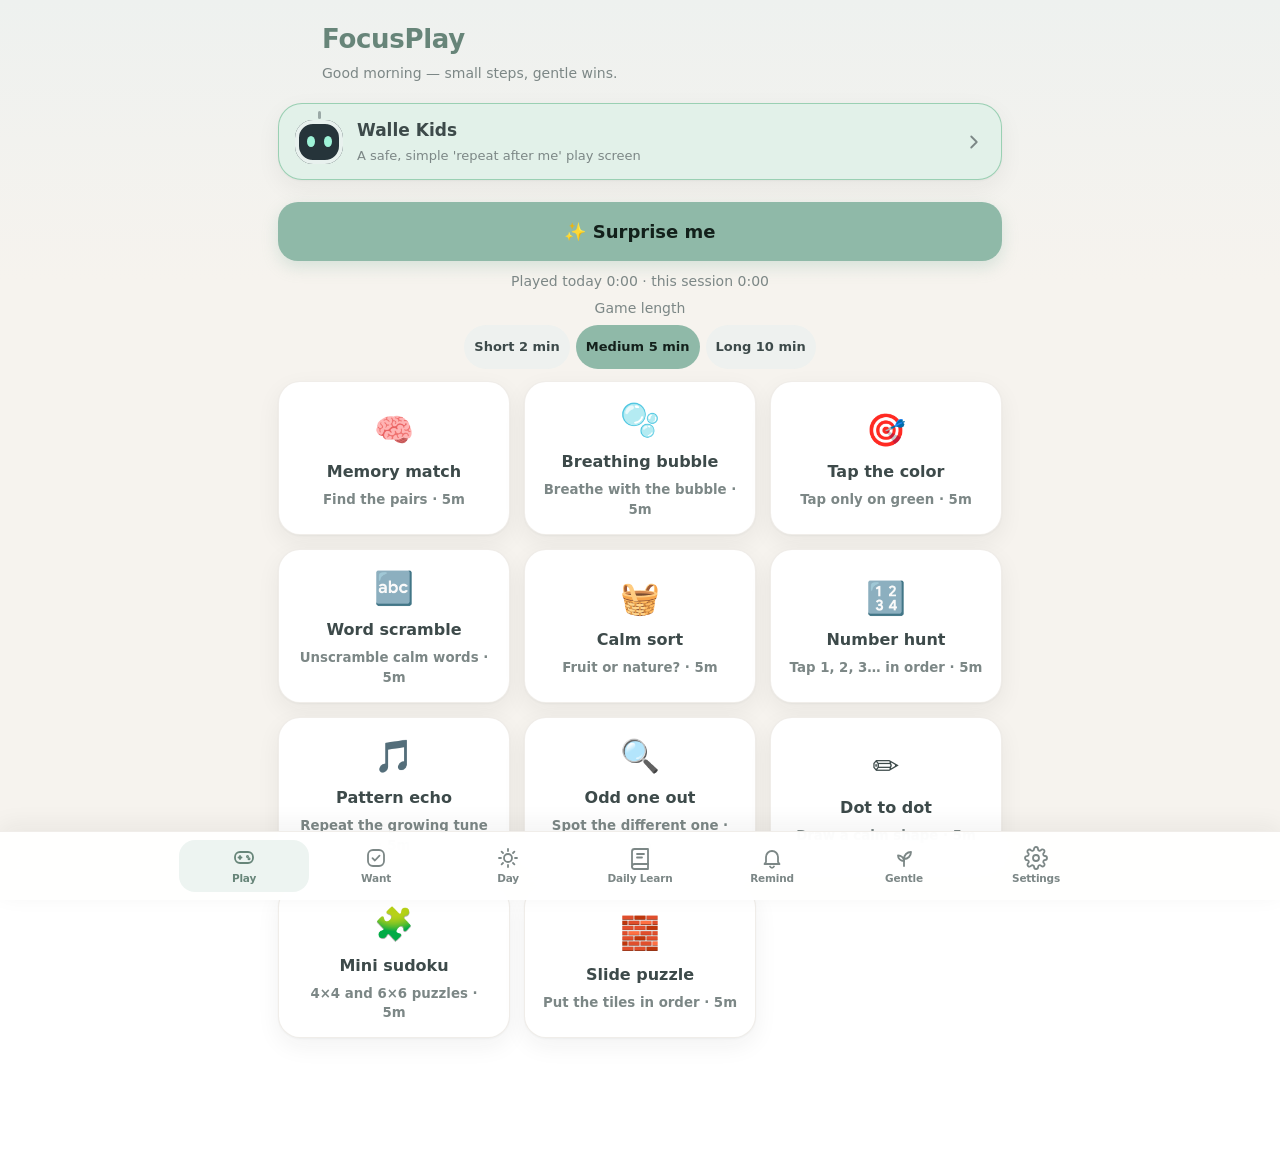
==== commit 0d3b8df5: "Walle page -> Daily Learn (no robot); Walle only in Walle Kids; strings in 20 langs; privacy/terms; " ====
--- a/index.html
+++ b/index.html
@@ -23,10 +23,9 @@
  <div class="card"><h2 data-tx="meH"></h2><div id="bars"></div><p class="legend"><i class="sl"></i><span data-tx="lSleep"></span> <i class="wk"></i><span data-tx="lWork"></span> <i class="me"></i><span data-tx="lMe"></span> <i class="es"></i><span data-tx="lEss"></span></p></div>
 </section>
 <section id="tab-walle" class="tab">
- <div id="wOff" class="card wOff hidden"><div class="wbot-mini" aria-hidden="true"></div><h2 data-tx="wOffT"></h2><p class="sub" data-tx="wOffM"></p><button class="primary" id="wRetry" data-tx="wRetry"></button></div>
+ <div id="wOff" class="card wOff hidden"><div class="dl-off" aria-hidden="true">📶</div><h2 data-tx="wOffT"></h2><p class="sub" data-tx="wOffM"></p><button class="primary" id="wRetry" data-tx="wRetry"></button></div>
  <div id="wOn">
   <button type="button" id="wGear" class="wgear" aria-label="Settings"><svg class="ic" viewBox="0 0 24 24" aria-hidden="true"><circle cx="12" cy="12" r="3"/><path d="M19.4 15a1.7 1.7 0 00.3 1.8l.1.1a2 2 0 11-2.8 2.8l-.1-.1a1.7 1.7 0 00-1.8-.3 1.7 1.7 0 00-1 1.5V21a2 2 0 11-4 0v-.1a1.7 1.7 0 00-1.1-1.5 1.7 1.7 0 00-1.8.3l-.1.1a2 2 0 11-2.8-2.8l.1-.1a1.7 1.7 0 00.3-1.8 1.7 1.7 0 00-1.5-1H3a2 2 0 110-4h.1a1.7 1.7 0 001.5-1.1 1.7 1.7 0 00-.3-1.8l-.1-.1a2 2 0 112.8-2.8l.1.1a1.7 1.7 0 001.8.3H9a1.7 1.7 0 001-1.5V3a2 2 0 114 0v.1a1.7 1.7 0 001 1.5 1.7 1.7 0 001.8-.3l.1-.1a2 2 0 112.8 2.8l-.1.1a1.7 1.7 0 00-.3 1.8V9a1.7 1.7 0 001.5 1H21a2 2 0 110 4h-.1a1.7 1.7 0 00-1.5 1z"/></svg></button>
-  <div class="wstage"><p id="wSay" class="wsay" aria-live="polite"></p><button type="button" id="wBot" class="wbot" aria-label="Walle"></button></div>
   <div class="card wcard"><div class="wseg" role="tablist"><button type="button" role="tab" data-f="word" data-tx="sgW"></button><button type="button" role="tab" data-f="phrase" data-tx="sgP"></button><button type="button" role="tab" data-f="quote" data-tx="sgQ"></button></div>
    <div id="wBody" class="wbody"></div>
    <div class="wact"><button type="button" class="soft" id="wLis"></button><button type="button" class="soft hidden" id="wLisEx"></button><button type="button" class="primary" id="wNext" data-tx="wAnother"></button></div></div>
@@ -76,7 +75,7 @@
    <label><span data-tx="wWordLang"></span><select id="wWL"></select></label>
    <label><span data-tx="wLevel"></span><select id="wLv"><option value="beginner" data-tx="lvB"></option><option value="intermediate" data-tx="lvI"></option><option value="advanced" data-tx="lvA"></option></select></label>
    <label><span data-tx="wPhraseLang"></span><select id="wPL"></select></label>
-  <h3 data-tx="wRemH"></h3><div id="wRem"></div><p class="sub" data-tx="wPrivacy"></p><p class="legend"><a href="walle/CREDITS.md" target="_blank" rel="noopener">Wiktionary · Tatoeba · WordNet · Project Gutenberg</a></p></div></div></div></div>
+  <h3 data-tx="wRemH"></h3><div id="wRem"></div><p class="legend"><a href="walle/CREDITS.md" target="_blank" rel="noopener">Wiktionary · Tatoeba · WordNet · Project Gutenberg</a></p></div></div></div></div>
 <div class="acc" id="acc-rem"><button type="button" class="acc-h" aria-expanded="false" aria-controls="accb-rem"><span class="acc-i" aria-hidden="true">🌿</span><span class="acc-t" data-tx="sRem"></span><svg class="ic chev" viewBox="0 0 24 24" aria-hidden="true"><path d="M6 9l6 6 6-6"/></svg></button><div class="acc-b" id="accb-rem" role="region"><div class="acc-in"><div class="acc-p">
  <label class="tg"><input type="checkbox" id="brOn"><span data-tx="brOn"></span></label>
  <label><span data-tx="brMinL"></span><input type="number" id="brMin" min="5" max="180"></label><label><span data-tx="brPri"></span><select id="brPri" class="pri"></select></label>
@@ -101,8 +100,7 @@
 <div id="pfree" class="hidden"><p data-tx="pfTitle"></p><div class="big-t" id="pfT" dir="ltr"></div><p data-ih="pfMsg"></p><button class="big ghost" id="pfStop" data-tx="endEarly"></button></div>
 <div id="confirm" class="hidden"><div class="cardpop lv-important" role="dialog"><h2 data-tx="replaceQ"></h2><p id="cfMsg"></p><div class="row"><button class="soft" id="cfNo" data-tx="cancel"></button><button class="primary" id="cfYes" data-tx="replace"></button></div></div></div>
 <div id="urgent" class="hidden" role="alertdialog"><b class="badge" data-tx="badgeUrg"></b><h1 id="urgT"></h1><p id="urgM"></p><button class="big" id="urgDone" data-tx="doneBtn"></button><button class="big ghost" id="urgSnooze" data-tx="snooze"></button></div>
-<nav aria-label="Main"><button data-t="play" class="on"><svg class="ic" viewBox="0 0 24 24" aria-hidden="true"><rect x="3" y="7" width="18" height="11" rx="5"/><path d="M8 11v3M6.5 12.5h3"/><circle cx="15.5" cy="11.5" r=".6"/><circle cx="17" cy="13.8" r=".6"/></svg><span data-tx="tPlay"></span></button><button data-t="want"><svg class="ic" viewBox="0 0 24 24" aria-hidden="true"><rect x="4" y="4" width="16" height="16" rx="5"/><path d="M8.5 12.2l2.4 2.3 4.6-4.8"/></svg><span data-tx="tWant"></span></button><button data-t="day"><svg class="ic" viewBox="0 0 24 24" aria-hidden="true"><circle cx="12" cy="12" r="4"/><path d="M12 3v2M12 19v2M3 12h2M19 12h2M5.6 5.6l1.4 1.4M17 17l1.4 1.4M5.6 18.4L7 17M17 7l1.4-1.4"/></svg><span data-tx="tDay"></span></button><button data-t="walle"><svg class="ic" viewBox="0 0 24 24" aria-hidden="true"><rect x="4" y="6" width="16" height="12" rx="5"/><circle cx="9.5" cy="12" r="1.6"/><circle cx="14.5" cy="12" r="1.6"/><path d="M12 6V3.5"/><circle cx="12" cy="3" r=".8"/></svg><span data-tx="tWalle"></span></button><button data-t="rem"><svg class="ic" viewBox="0 0 24 24" aria-hidden="true"><path d="M6 16V11a6 6 0 0112 0v5l1.5 2h-15z"/><path d="M10 20.5a2.2 2.2 0 004 0"/></svg><span data-tx="tRem"></span></button><button data-t="gentle"><svg class="ic" viewBox="0 0 24 24" aria-hidden="true"><path d="M12 20v-7"/><path d="M12 13c0-4 3-7 7-7 0 4-3 7-7 7zM12 15c0-3-2.5-5.5-6-5.5 0 3 2.5 5.5 6 5.5z"/></svg><span data-tx="tGentle"></span></button><button data-t="more"><svg class="ic" viewBox="0 0 24 24" aria-hidden="true"><circle cx="12" cy="12" r="3"/><path d="M19.4 15a1.7 1.7 0 00.3 1.8l.1.1a2 2 0 11-2.8 2.8l-.1-.1a1.7 1.7 0 00-1.8-.3 1.7 1.7 0 00-1 1.5V21a2 2 0 11-4 0v-.1a1.7 1.7 0 00-1.1-1.5 1.7 1.7 0 00-1.8.3l-.1.1a2 2 0 11-2.8-2.8l.1-.1a1.7 1.7 0 00.3-1.8 1.7 1.7 0 00-1.5-1H3a2 2 0 110-4h.1a1.7 1.7 0 001.5-1.1 1.7 1.7 0 00-.3-1.8l-.1-.1a2 2 0 112.8-2.8l.1.1a1.7 1.7 0 001.8.3H9a1.7 1.7 0 001-1.5V3a2 2 0 114 0v.1a1.7 1.7 0 001 1.5 1.7 1.7 0 001.8-.3l.1-.1a2 2 0 112.8 2.8l-.1.1a1.7 1.7 0 00-.3 1.8V9a1.7 1.7 0 001.5 1H21a2 2 0 110 4h-.1a1.7 1.7 0 00-1.5 1z"/></svg><span data-tx="tMore"></span></button></nav>
-<div id="wPop" class="hidden" role="dialog" aria-modal="true"><div class="wpop"><h2 data-tx="wMenu"></h2><button class="wopt" data-f="word"><span class="wi">Aa</span><span data-tx="wWord"></span></button><button class="wopt" data-f="phrase"><span class="wi">💬</span><span data-tx="wPhrase"></span></button><button class="wopt" data-f="quote"><span class="wi">❝</span><span data-tx="wQuote"></span></button><button class="soft" id="wPopX" data-tx="cancel"></button></div></div>
+<nav aria-label="Main"><button data-t="play" class="on"><svg class="ic" viewBox="0 0 24 24" aria-hidden="true"><rect x="3" y="7" width="18" height="11" rx="5"/><path d="M8 11v3M6.5 12.5h3"/><circle cx="15.5" cy="11.5" r=".6"/><circle cx="17" cy="13.8" r=".6"/></svg><span data-tx="tPlay"></span></button><button data-t="want"><svg class="ic" viewBox="0 0 24 24" aria-hidden="true"><rect x="4" y="4" width="16" height="16" rx="5"/><path d="M8.5 12.2l2.4 2.3 4.6-4.8"/></svg><span data-tx="tWant"></span></button><button data-t="day"><svg class="ic" viewBox="0 0 24 24" aria-hidden="true"><circle cx="12" cy="12" r="4"/><path d="M12 3v2M12 19v2M3 12h2M19 12h2M5.6 5.6l1.4 1.4M17 17l1.4 1.4M5.6 18.4L7 17M17 7l1.4-1.4"/></svg><span data-tx="tDay"></span></button><button data-t="walle"><svg class="ic" viewBox="0 0 24 24" aria-hidden="true"><path d="M4 5.5A2.5 2.5 0 016.5 3H20v15H6.5A2.5 2.5 0 004 20.5z"/><path d="M4 20.5A2.5 2.5 0 006.5 23H20v-5"/><path d="M9 8h7M9 11.5h5"/></svg><span data-tx="tWalle"></span></button><button data-t="rem"><svg class="ic" viewBox="0 0 24 24" aria-hidden="true"><path d="M6 16V11a6 6 0 0112 0v5l1.5 2h-15z"/><path d="M10 20.5a2.2 2.2 0 004 0"/></svg><span data-tx="tRem"></span></button><button data-t="gentle"><svg class="ic" viewBox="0 0 24 24" aria-hidden="true"><path d="M12 20v-7"/><path d="M12 13c0-4 3-7 7-7 0 4-3 7-7 7zM12 15c0-3-2.5-5.5-6-5.5 0 3 2.5 5.5 6 5.5z"/></svg><span data-tx="tGentle"></span></button><button data-t="more"><svg class="ic" viewBox="0 0 24 24" aria-hidden="true"><circle cx="12" cy="12" r="3"/><path d="M19.4 15a1.7 1.7 0 00.3 1.8l.1.1a2 2 0 11-2.8 2.8l-.1-.1a1.7 1.7 0 00-1.8-.3 1.7 1.7 0 00-1 1.5V21a2 2 0 11-4 0v-.1a1.7 1.7 0 00-1.1-1.5 1.7 1.7 0 00-1.8.3l-.1.1a2 2 0 11-2.8-2.8l.1-.1a1.7 1.7 0 00.3-1.8 1.7 1.7 0 00-1.5-1H3a2 2 0 110-4h.1a1.7 1.7 0 001.5-1.1 1.7 1.7 0 00-.3-1.8l-.1-.1a2 2 0 112.8-2.8l.1.1a1.7 1.7 0 001.8.3H9a1.7 1.7 0 001-1.5V3a2 2 0 114 0v.1a1.7 1.7 0 001 1.5 1.7 1.7 0 001.8-.3l.1-.1a2 2 0 112.8 2.8l-.1.1a1.7 1.7 0 00-.3 1.8V9a1.7 1.7 0 001.5 1H21a2 2 0 110 4h-.1a1.7 1.7 0 00-1.5 1z"/></svg><span data-tx="tMore"></span></button></nav>
 <div id="kids" class="hidden" aria-label="Kids mode"><div class="kbg"></div><button type="button" id="kLock" class="klock" aria-label="Parent"><svg viewBox="0 0 24 24" class="ic"><rect x="5" y="11" width="14" height="9" rx="3"/><path d="M8 11V8a4 4 0 018 0v3"/></svg><i class="kring"></i></button>
  <div class="kstage"><button type="button" id="kBot" class="wbot kidsbot" aria-label="Walle"></button><p id="kMsg" class="kmsg" data-tx="kTalk"></p><button type="button" id="kTalk" class="ktalk"><svg viewBox="0 0 24 24" class="ic"><rect x="9" y="3" width="6" height="11" rx="3"/><path d="M5.5 11a6.5 6.5 0 0013 0M12 17.5V21"/></svg><span data-tx="kTalkB"></span></button></div></div>
 <div id="pinDlg" class="hidden" role="dialog" aria-modal="true"><div class="pinbox"><h2 id="pinT"></h2><p class="sub" id="pinM"></p><div class="pindots" id="pinDots" dir="ltr"><i></i><i></i><i></i><i></i></div><p class="pinerr" id="pinErr" role="alert"></p>
--- a/styles.css
+++ b/styles.css
@@ -154,7 +154,6 @@
 .ic{fill:none;stroke:currentColor;stroke-width:1.8;stroke-linecap:round;stroke-linejoin:round;transition:transform .25s var(--ease)}
 #toast{box-shadow:0 12px 32px rgba(0,0,0,.12)}
 /* ===== Walle ===== */
-.wstage{display:flex;flex-direction:column;align-items:center;padding:6px 0 0}
 .wbot{width:190px;height:200px;padding:0;background:none;box-shadow:none;border-radius:40px;touch-action:none;cursor:pointer;-webkit-user-select:none;user-select:none}
 .wbot:active{transform:none}
 .bot{width:100%;height:100%;overflow:visible}
@@ -197,16 +196,6 @@
 .chip{min-height:44px;padding:8px 16px;border-radius:99px;background:var(--card);border:1.5px solid color-mix(in srgb,var(--g) 45%,transparent);color:var(--gi);font-size:15px}
 .wrem{border-top:1px solid var(--line);padding-top:6px}.wrem:first-child{border-top:0}.wrem .times{display:flex;flex-wrap:wrap;gap:8px;margin-bottom:8px}.wrem .times input{flex:1 1 110px}
 .wOff{text-align:center;padding:30px 22px}.wOff h2{margin-top:10px}
-.wbot-mini{width:110px;height:110px;margin:0 auto;border-radius:40px;background:radial-gradient(circle at 35% 45%,#9ff3d8 0 7px,transparent 8px),radial-gradient(circle at 65% 45%,#9ff3d8 0 7px,transparent 8px),linear-gradient(#26343a,#26343a) center/70% 46% no-repeat,var(--soft);position:relative;animation:bob 3s ease-in-out infinite}
-.wbot-mini:after{content:'Zz';position:absolute;right:-6px;top:-8px;color:var(--mute);font-weight:700;animation:glow 2s infinite}
-/* pop-up menu */
-#wPop{position:fixed;inset:0;z-index:30;background:rgba(20,30,30,.28);display:flex;align-items:flex-end;justify-content:center;padding:16px;padding-bottom:calc(16px + env(safe-area-inset-bottom));opacity:0;transition:opacity .2s}
-#wPop.in{opacity:1}
-.wpop{width:100%;max-width:440px;background:var(--card);border-radius:28px;padding:22px;box-shadow:0 20px 60px rgba(0,0,0,.2);transform:translateY(30px);transition:transform .32s var(--ease)}
-#wPop.in .wpop{transform:none}
-.wopt{display:flex;align-items:center;gap:14px;width:100%;margin:8px 0;padding:14px 16px;background:var(--soft);font-size:17px;text-align:start;border-radius:20px;min-height:60px}
-.wopt .wi{width:42px;height:42px;border-radius:14px;display:grid;place-items:center;background:var(--card);color:var(--gi);font-weight:800;flex:none}
-@media (min-width:700px){#wPop{align-items:center}}
 /* kids */
 body.kidsmode{overflow:hidden}body.kidsmode nav,body.kidsmode header,body.kidsmode main{visibility:hidden}
 #kids{position:fixed;inset:0;z-index:40;display:flex;align-items:center;justify-content:center;overflow:hidden;touch-action:manipulation;-webkit-user-select:none;user-select:none}
@@ -246,11 +235,6 @@
 #tab-walle{position:relative}
 .wgear{position:absolute;top:0;right:0;width:44px;height:44px;min-height:44px;padding:0;border-radius:50%;background:transparent;display:flex;align-items:center;justify-content:center;z-index:2}
 [dir=rtl] .wgear{right:auto;left:0}.wgear .ic{stroke:var(--mute);width:22px;height:22px}
-.wstage{display:flex;flex-direction:column;align-items:center;padding-top:4px}
-.wstage .wbot{width:128px;height:134px}
-.wsay{min-height:40px;max-width:80%;margin:0 0 6px;padding:8px 14px;border-radius:18px;background:var(--card);box-shadow:var(--sh);color:var(--ink);font-size:14px;text-align:center;position:relative;opacity:0;transform:translateY(6px);transition:opacity .2s,transform .2s}
-.wsay.in{opacity:1;transform:none}.wsay:empty{visibility:hidden}
-.wsay:after{content:'';position:absolute;bottom:-6px;left:50%;margin-left:-6px;border:6px solid transparent;border-bottom:0;border-top-color:var(--card)}
 .wcard{padding:12px 16px 14px;margin-top:6px}
 .wseg{display:flex;gap:4px;padding:4px;border-radius:99px;background:var(--soft)}
 .wseg button{flex:1;min-height:40px;margin:0;padding:6px 8px;border-radius:99px;background:transparent;color:var(--mute);font-size:14px;font-weight:600;box-shadow:none}
@@ -278,4 +262,6 @@
 .dots{width:100%;max-width:360px;display:block;margin:auto}.dots g{cursor:pointer}.dots g.ok circle{fill:var(--g)}
 .tag{display:block;color:var(--mute);font-size:12px;font-weight:650;letter-spacing:.3px;text-transform:uppercase}
 .kidscard .ic,.acc-h .chev{width:22px;height:22px;flex:none;fill:none;stroke-width:2;stroke-linecap:round;stroke-linejoin:round}
-.wsay{max-width:72%}
+.dl-off{font-size:44px;line-height:1}
+#wOn{display:flex;flex-direction:column}#wOn .wgear{position:static;align-self:flex-end;margin:-6px -6px 2px 0}[dir=rtl] #wOn .wgear{margin:-6px 0 2px -6px;align-self:flex-start}
+nav button span{white-space:normal;overflow:visible;text-overflow:clip;font-size:10.5px;line-height:1.1;text-align:center;letter-spacing:-.2px;max-width:100%;overflow-wrap:anywhere}
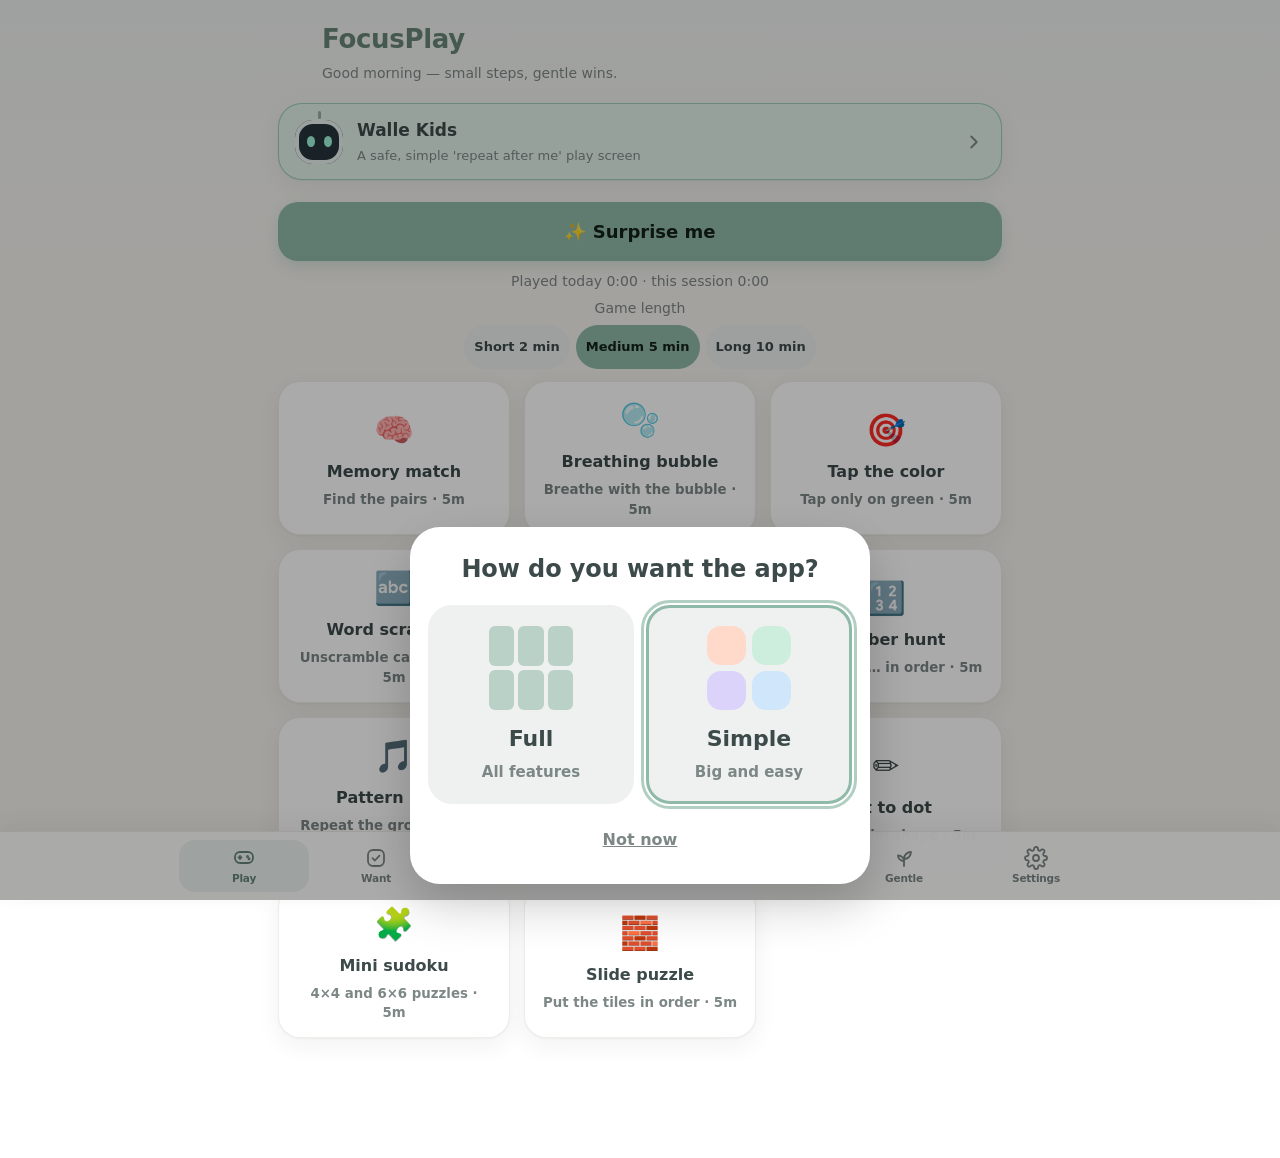
==== commit a6848c8f: "Simple mode: 4 big tiles (focus, reminders, calm, bubble game), first-launch choice, Settings toggle" ====
--- a/index.html
+++ b/index.html
@@ -64,6 +64,7 @@
 </section>
 <section id="tab-more" class="tab">
  <h2 class="pagetitle" data-tx="tMore"></h2>
+<div class="acc" id="acc-simple"><button type="button" class="acc-h" aria-expanded="false" aria-controls="accb-simple"><span class="acc-i" aria-hidden="true">🔆</span><span class="acc-t" data-tx="smSet"></span><svg class="ic chev" viewBox="0 0 24 24" aria-hidden="true"><path d="M6 9l6 6 6-6"/></svg></button><div class="acc-b" id="accb-simple" role="region"><div class="acc-in"><div class="acc-p"><p class="sub" data-tx="smSetSub"></p><label class="tg sm-tg"><input type="checkbox" id="smToggle"><span data-tx="smSet"></span></label></div></div></div></div>
 <div class="acc" id="acc-app"><button type="button" class="acc-h" aria-expanded="false" aria-controls="accb-app"><span class="acc-i" aria-hidden="true">🎨</span><span class="acc-t" data-tx="sApp"></span><svg class="ic chev" viewBox="0 0 24 24" aria-hidden="true"><path d="M6 9l6 6 6-6"/></svg></button><div class="acc-b" id="accb-app" role="region"><div class="acc-in"><div class="acc-p"><div class="pal" id="pal"></div><label><span data-tx="accent"></span><input type="color" id="accent"></label><button class="soft small" id="accReset" data-tx="accReset"></button></div></div></div></div>
 <div class="acc" id="acc-lang"><button type="button" class="acc-h" aria-expanded="false" aria-controls="accb-lang"><span class="acc-i" aria-hidden="true">🌐</span><span class="acc-t" data-tx="sLang"></span><svg class="ic chev" viewBox="0 0 24 24" aria-hidden="true"><path d="M6 9l6 6 6-6"/></svg></button><div class="acc-b" id="accb-lang" role="region"><div class="acc-in"><div class="acc-p"><select id="lang" class="full" aria-label="Language"></select></div></div></div></div>
 <div class="acc" id="acc-snd"><button type="button" class="acc-h" aria-expanded="false" aria-controls="accb-snd"><span class="acc-i" aria-hidden="true">🔔</span><span class="acc-t" data-tx="sSnd"></span><svg class="ic chev" viewBox="0 0 24 24" aria-hidden="true"><path d="M6 9l6 6 6-6"/></svg></button><div class="acc-b" id="accb-snd" role="region"><div class="acc-in"><div class="acc-p"><p class="sub" data-tx="sndIntro"></p><ul id="sndList" class="sndl"></ul>
@@ -106,4 +107,6 @@
 <div id="pinDlg" class="hidden" role="dialog" aria-modal="true"><div class="pinbox"><h2 id="pinT"></h2><p class="sub" id="pinM"></p><div class="pindots" id="pinDots" dir="ltr"><i></i><i></i><i></i><i></i></div><p class="pinerr" id="pinErr" role="alert"></p>
  <div id="pinPad" class="pinpad" dir="ltr"></div><div id="pinChk" class="hidden"><label><span id="pinQ"></span><input id="pinA" inputmode="numeric" maxlength="3" dir="ltr"></label><label><span data-tx="pinWordL"></span><input id="pinW" autocapitalize="characters" maxlength="10" dir="ltr"></label><button class="primary" id="pinChkGo" data-tx="save"></button></div>
  <div class="row"><button class="soft" id="pinX" type="button" data-tx="cancel"></button><button class="soft" id="pinF" type="button" data-tx="pinForgot"></button></div></div></div>
-<script src="i18n.js"></script><script src="app.js"></script><script src="walle.js"></script></body></html>
+<div id="simple" class="hidden" aria-label="Simple"></div>
+<div id="uiAsk" class="hidden" role="dialog" aria-modal="true" aria-labelledby="askT"><div class="ask-box"><h2 id="askT" data-tx="smAskT"></h2><div class="ask-opts"><button type="button" id="askFull" class="ask-o"><span class="ask-pic full" aria-hidden="true"><i></i><i></i><i></i><i></i><i></i><i></i></span><b data-tx="smAskFull"></b><small data-tx="smAskFullS"></small></button><button type="button" id="askSimple" class="ask-o"><span class="ask-pic simp" aria-hidden="true"><i></i><i></i><i></i><i></i></span><b data-tx="smLabel"></b><small data-tx="smAskSimpleS"></small></button></div><button type="button" id="askLater" class="ask-later" data-tx="smLater"></button></div></div>
+<script src="i18n.js"></script><script src="app.js"></script><script src="walle.js"></script><script src="simple.js"></script></body></html>
--- a/styles.css
+++ b/styles.css
@@ -265,3 +265,70 @@
 .dl-off{font-size:44px;line-height:1}
 #wOn{display:flex;flex-direction:column}#wOn .wgear{position:static;align-self:flex-end;margin:-6px -6px 2px 0}[dir=rtl] #wOn .wgear{margin:-6px 0 2px -6px;align-self:flex-start}
 nav button span{white-space:normal;overflow:visible;text-overflow:clip;font-size:10.5px;line-height:1.1;text-align:center;letter-spacing:-.2px;max-width:100%;overflow-wrap:anywhere}
+/* ===== Simple mode (v17): distinct calm identity, no tab bar, big tiles ===== */
+:root{--sm-bg1:#fff8ef;--sm-bg2:#f3efff;--sm-ink:#2b2f36;--sm-mute:#5b6270;--sm-c1:#ffd9c9;--sm-c2:#cdeedd;--sm-c3:#dcd3fb;--sm-c4:#cfe6fb;--sm-card:#fffffff0;--sm-sh:0 10px 30px #6b5a8a1f}
+[data-th=dark]{--sm-bg1:#1b1d2b;--sm-bg2:#16232a;--sm-ink:#f3f1f8;--sm-mute:#c3c6d4;--sm-c1:#5a3d38;--sm-c2:#2f4d40;--sm-c3:#423a63;--sm-c4:#2e4560;--sm-card:#262a3af2;--sm-sh:0 10px 30px #0006}
+body.simplemode{background:linear-gradient(160deg,var(--sm-bg1),var(--sm-bg2)) fixed;min-height:100vh}
+body.simplemode>header,body.simplemode>main,body.simplemode>nav{display:none}
+#simple{max-width:560px;margin:auto;padding:max(14px,env(safe-area-inset-top)) 18px calc(24px + env(safe-area-inset-bottom));color:var(--sm-ink);font-size:22px;min-height:100vh;display:flex;flex-direction:column}
+.sm-top{display:flex;justify-content:center;margin:4px 0 18px}
+.sm-badge{font-size:15px;font-weight:700;letter-spacing:.08em;text-transform:uppercase;padding:6px 16px;border-radius:99px;background:var(--sm-card);color:var(--sm-mute);box-shadow:var(--sm-sh)}
+.sm-badge::before{content:'';display:inline-block;width:9px;height:9px;border-radius:50%;background:var(--g);margin-inline-end:8px;vertical-align:1px}
+.sm-grid{display:grid;grid-template-columns:1fr 1fr;gap:16px;flex:1;align-content:center}
+#simple button{min-height:64px;color:var(--sm-ink)}
+.sm-tile{aspect-ratio:1/1.08;border-radius:34px;display:flex;flex-direction:column;align-items:center;justify-content:center;gap:12px;font-size:24px;font-weight:700;box-shadow:var(--sm-sh);padding:12px}
+.sm-tile .sm-ico{font-size:58px;line-height:1;width:96px;height:96px;display:flex;align-items:center;justify-content:center;border-radius:50%;background:#ffffff8c}
+[data-th=dark] .sm-tile .sm-ico{background:#ffffff1f}
+.c1{background:var(--sm-c1)}.c2{background:var(--sm-c2)}.c3{background:var(--sm-c3)}.c4{background:var(--sm-c4)}
+#simple .sm-full{margin-top:22px;width:100%;font-size:20px;font-weight:600;background:transparent;border:2px dashed color-mix(in srgb,var(--sm-ink) 35%,transparent);border-radius:24px;padding:16px;color:var(--sm-mute)}
+#simple .sm-back{align-self:flex-start;display:flex;gap:10px;align-items:center;font-size:22px;font-weight:700;background:var(--sm-card);border-radius:22px;padding:12px 22px;box-shadow:var(--sm-sh);margin-bottom:16px}
+[dir=rtl] .sm-arr{transform:scaleX(-1);display:inline-block}
+.sm-panel{border-radius:34px;padding:22px;box-shadow:var(--sm-sh);display:flex;flex-direction:column;gap:18px;align-items:stretch}
+.sm-clock{font-size:76px;font-weight:800;text-align:center;font-variant-numeric:tabular-nums;background:var(--sm-card);border-radius:28px;padding:22px 0}
+.sm-panel.run .sm-clock{animation:smpulse 4s ease-in-out infinite}
+@keyframes smpulse{50%{transform:scale(1.03)}}
+.sm-pre{display:grid;grid-template-columns:repeat(3,1fr);gap:12px}
+#simple .sm-pre button{min-height:84px;font-size:22px;font-weight:700;background:var(--sm-card);border-radius:24px;border:3px solid transparent}
+#simple .sm-pre button.on{border-color:var(--sm-ink)}
+#simple .sm-go{min-height:84px;font-size:28px;font-weight:800;border-radius:28px;background:var(--sm-ink);color:var(--sm-bg1);width:100%}
+#simple .sm-go.on{background:var(--sm-card);color:var(--sm-ink)}
+.sm-list{margin:0;display:flex;flex-direction:column;gap:12px}
+.sm-list li{background:var(--sm-card);border-radius:24px;padding:14px 16px;margin:0;gap:14px;min-height:76px}
+.sm-rt{flex:0 0 auto!important;font-weight:800;font-size:24px}.sm-rn{font-size:22px}
+.sm-empty{justify-content:center;color:var(--sm-mute);font-size:22px}
+#simple .sm-del{width:64px;height:64px;padding:0;font-size:28px;border-radius:50%;background:transparent;border:2px solid color-mix(in srgb,var(--sm-ink) 25%,transparent)}
+.sm-form{display:flex;flex-direction:column;gap:14px}
+.sm-lab{flex-direction:column;align-items:stretch;margin:0;font-weight:700;font-size:22px}
+.sm-lab input{min-height:72px;font-size:26px;border-radius:20px;background:var(--sm-card);color:var(--sm-ink);border:3px solid color-mix(in srgb,var(--sm-ink) 20%,transparent)}
+.sm-lab input[type=time]{width:100%;font-size:34px;font-weight:800;text-align:center}
+.sm-breath{display:flex;justify-content:center;align-items:center;height:300px}
+.sm-circle{width:150px;height:150px;border-radius:50%;background:radial-gradient(circle at 35% 30%,#fff,var(--sm-c4) 60%,var(--g));box-shadow:0 0 0 18px #ffffff55,0 0 0 40px #ffffff2a;transition:transform 4s ease-in-out}
+.sm-circle.in{transform:scale(1.55)}
+@media (prefers-reduced-motion:reduce){.sm-circle{transition:none}.sm-panel.run .sm-clock{animation:none}}
+.sm-say{text-align:center;font-size:30px;font-weight:800;margin:0}
+.sm-pond{position:relative;height:440px;border-radius:28px;background:var(--sm-card);overflow:hidden}
+#simple .sm-bub{position:absolute;bottom:-110px;border-radius:50%;padding:0;min-height:0;box-shadow:inset -6px -8px 14px #0000000f,0 6px 14px #0000001a;animation:smrise linear forwards}
+#simple .sm-bub.pop{animation:smpop .25s ease-out forwards}
+@keyframes smrise{to{transform:translateY(-580px)}}
+@keyframes smpop{to{transform:scale(1.5);opacity:0}}
+.sm-hint{text-align:center;margin:0;color:var(--sm-mute);font-size:20px}
+.sm-dlg{position:fixed;inset:0;background:#0006;display:flex;align-items:center;justify-content:center;z-index:30;padding:20px}
+.sm-dbox{background:var(--sm-bg1);color:var(--sm-ink);border-radius:32px;padding:28px 22px;width:100%;max-width:400px;text-align:center}
+.sm-dq{font-size:26px;font-weight:800;margin:0 0 22px}
+.sm-drow{display:flex;gap:12px}.sm-drow button{flex:1;min-height:72px!important;font-size:24px;font-weight:800;border-radius:24px}
+.sm-no{background:var(--sm-c3)!important;color:var(--sm-ink)!important}.sm-yes{background:var(--sm-ink)!important;color:var(--sm-bg1)!important}
+/* first-launch choice */
+#uiAsk{position:fixed;inset:0;z-index:35;background:#0005;display:flex;align-items:flex-end;justify-content:center;padding:16px}
+.ask-box{background:var(--card);color:var(--ink);width:100%;max-width:460px;border-radius:30px;padding:24px 18px calc(18px + env(safe-area-inset-bottom));text-align:center;box-shadow:0 20px 50px #0003;animation:askup .35s ease-out}
+@keyframes askup{from{transform:translateY(40px);opacity:0}}
+.ask-box h2{font-size:24px;margin:0 0 18px}
+.ask-opts{display:grid;grid-template-columns:1fr 1fr;gap:12px}
+.ask-o{display:flex;flex-direction:column;align-items:center;gap:6px;padding:18px 10px!important;border-radius:24px!important;background:var(--soft);min-height:180px;border:3px solid transparent!important}
+.ask-o:focus-visible{border-color:var(--g)!important}
+.ask-o b{font-size:22px}.ask-o small{color:var(--mute);font-size:15px}
+.ask-pic{display:grid;gap:4px;width:84px;height:84px;margin-bottom:6px}
+.ask-pic.full{grid-template-columns:repeat(3,1fr)}.ask-pic.full i{background:var(--g);opacity:.55;border-radius:6px}
+.ask-pic.simp{grid-template-columns:1fr 1fr;gap:6px}.ask-pic.simp i{border-radius:14px}
+.ask-pic.simp i:nth-child(1){background:#ffd9c9}.ask-pic.simp i:nth-child(2){background:#cdeedd}.ask-pic.simp i:nth-child(3){background:#dcd3fb}.ask-pic.simp i:nth-child(4){background:#cfe6fb}
+.ask-later{background:none!important;color:var(--mute);margin-top:10px;width:100%;min-height:52px;text-decoration:underline}
+.sm-tg{font-size:18px}
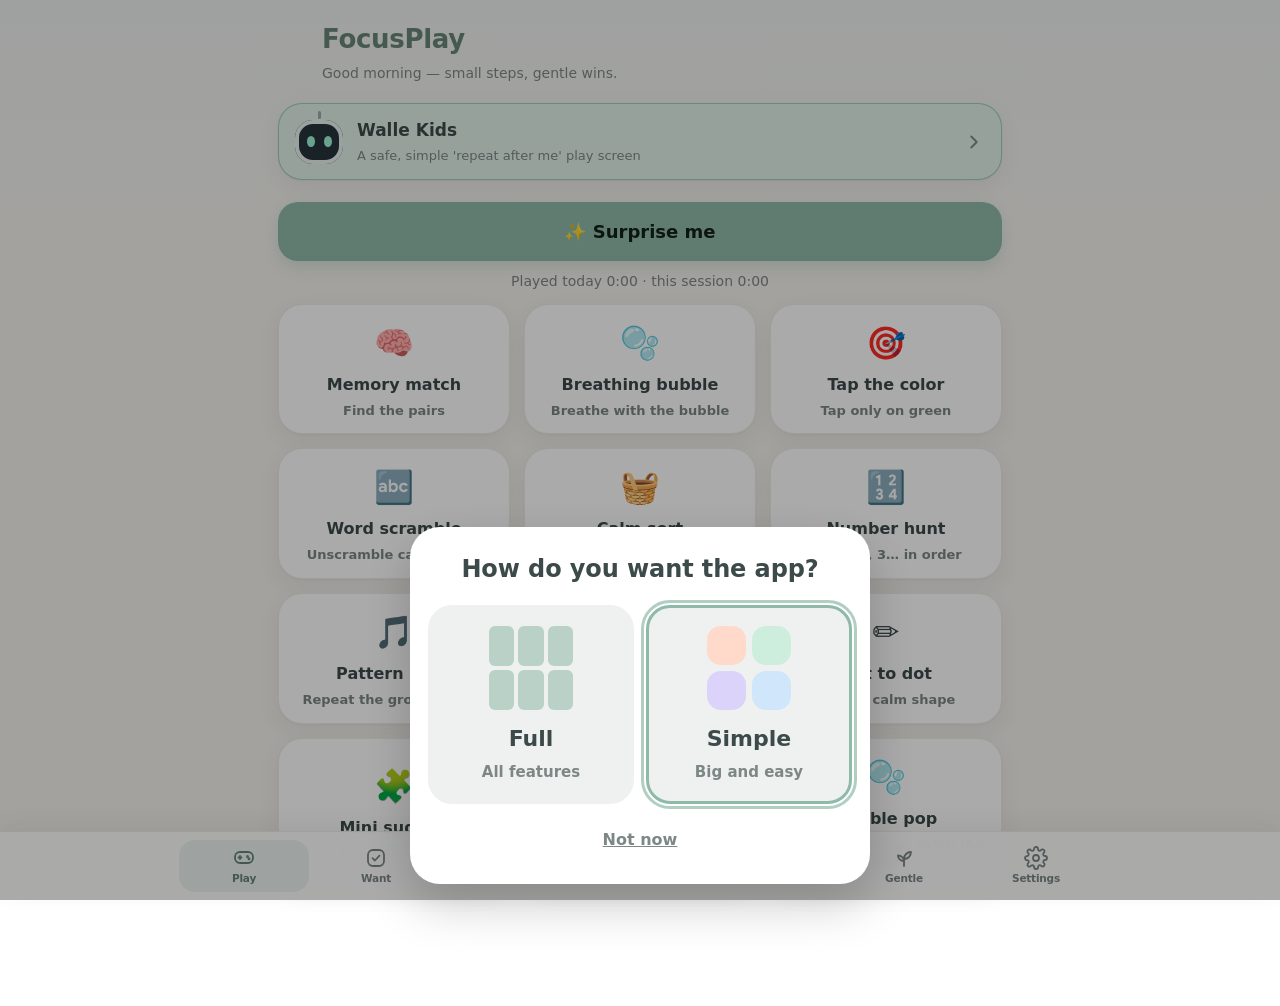
==== commit 8a836623: "Full-screen game pop-ups for all Play games (start/HUD/end, best scores, pause on hide, back closes)" ====
--- a/index.html
+++ b/index.html
@@ -8,9 +8,8 @@
 <section id="tab-play" class="tab active">
  <button type="button" class="kidscard" id="kidsGo"><span class="kface" aria-hidden="true"><i></i><i></i></span><span class="ktxt"><b data-tx="kidsBtn"></b><small data-tx="kidsSub"></small></span><svg class="ic" viewBox="0 0 24 24" aria-hidden="true"><path d="M9 6l6 6-6 6"/></svg></button>
  <button class="big primary" id="surprise" data-tx="surprise"></button>
- <p class="sub center" id="gSess"></p><div class="seg" id="gLen"></div>
+ <p class="sub center" id="gSess"></p>
  <div class="grid" id="gameList"></div>
- <div id="gameArea" class="card hidden"><div class="row"><h2 id="gTitle"></h2><span id="gTimer" class="pill"></span><button class="soft small" id="gPause" type="button"></button></div><div id="gBody"></div><button class="soft" id="gExit" data-tx="finish"></button></div>
 </section>
 <section id="tab-want" class="tab">
  <div class="card"><h2 data-tx="wantH"></h2><p class="streak" id="streak"></p>
@@ -96,6 +95,12 @@
   <div class="row"><button class="primary" id="exp" data-tx="export"></button><button class="soft" id="impB" data-tx="import"></button></div><input type="file" id="imp" accept="application/json,.json" class="hidden"><p class="sub" id="bkMsg"></p></div></div></div></div>
 </section>
 </main>
+<div id="gameArea" class="gov hidden" role="dialog" aria-modal="true" aria-labelledby="gTitle"><div class="gwin">
+ <div class="gtop"><button type="button" id="gX" class="gx" data-al="gClose" aria-label="Close">✕</button><h2 id="gTitle"></h2><span id="gTimer" class="pill" dir="ltr" role="timer"></span></div>
+ <div id="gStart" class="gscr"><div class="gs-emo" id="gsEmoji" aria-hidden="true"></div><h3 id="gsName"></h3><p class="gs-how" id="gsHow"></p><p class="gs-best" id="gsBest"></p><div class="seg" id="gLen"></div><button type="button" class="primary gbig" id="gGo"><span aria-hidden="true">▶ </span><span data-tx="gPlay"></span></button></div>
+ <div id="gPlay" class="gscr hidden"><div class="ghud"><span class="gsc"><small data-tx="gScore"></small><b id="gScoreV">0</b></span><span id="gBestV" class="gbv"></span><button type="button" class="soft small" id="gPause"></button></div><div id="gBody"></div><button type="button" class="ghost-b" id="gExit" data-tx="finish"></button></div>
+ <div id="gEnd" class="gscr hidden"><div class="ge-art" aria-hidden="true">🌿</div><p id="gEndMsg" class="ge-msg"></p><p class="ge-lbl" data-tx="gScore"></p><div id="gEndScore" class="ge-score"></div><p id="gNewBest" class="ge-new hidden" data-tx="gNewBest"></p><p id="gEndBest" class="gs-best"></p><button type="button" class="primary gbig" id="gAgain" data-tx="playAgain"></button><button type="button" class="soft" id="gClose" data-tx="gCloseB"></button></div>
+</div></div>
 <div id="toast" class="hidden lv-needed" role="status" aria-live="polite"><p id="toastMsg"></p></div>
 <div id="card" class="hidden"><div class="cardpop lv-important" role="dialog"><b class="badge" data-tx="badgeImp"></b><h2 id="cardT"></h2><p id="cardM"></p><button class="big" id="cardOk" data-tx="gotIt"></button></div></div>
 <div id="pfree" class="hidden"><p data-tx="pfTitle"></p><div class="big-t" id="pfT" dir="ltr"></div><p data-ih="pfMsg"></p><button class="big ghost" id="pfStop" data-tx="endEarly"></button></div>
--- a/styles.css
+++ b/styles.css
@@ -307,8 +307,8 @@
 @media (prefers-reduced-motion:reduce){.sm-circle{transition:none}.sm-panel.run .sm-clock{animation:none}}
 .sm-say{text-align:center;font-size:30px;font-weight:800;margin:0}
 .sm-pond{position:relative;height:440px;border-radius:28px;background:var(--sm-card);overflow:hidden}
-#simple .sm-bub{position:absolute;bottom:-110px;border-radius:50%;padding:0;min-height:0;box-shadow:inset -6px -8px 14px #0000000f,0 6px 14px #0000001a;animation:smrise linear forwards}
-#simple .sm-bub.pop{animation:smpop .25s ease-out forwards}
+#simple .sm-bub,.gpond .sm-bub{position:absolute;bottom:-110px;border-radius:50%;padding:0;min-height:0;box-shadow:inset -6px -8px 14px #0000000f,0 6px 14px #0000001a;animation:smrise linear forwards}
+#simple .sm-bub.pop,.gpond .sm-bub.pop{animation:smpop .25s ease-out forwards}
 @keyframes smrise{to{transform:translateY(-580px)}}
 @keyframes smpop{to{transform:scale(1.5);opacity:0}}
 .sm-hint{text-align:center;margin:0;color:var(--sm-mute);font-size:20px}
@@ -332,3 +332,42 @@
 .ask-pic.simp i:nth-child(1){background:#ffd9c9}.ask-pic.simp i:nth-child(2){background:#cdeedd}.ask-pic.simp i:nth-child(3){background:#dcd3fb}.ask-pic.simp i:nth-child(4){background:#cfe6fb}
 .ask-later{background:none!important;color:var(--mute);margin-top:10px;width:100%;min-height:52px;text-decoration:underline}
 .sm-tg{font-size:18px}
+/* ===== Full-screen game pop-up (v18) ===== */
+.gcard{position:relative}.grid .gcard{min-height:128px;border-radius:24px;padding:14px 10px}.gcard .gn{font-weight:700;font-size:16px}.gcard small{font-size:13px;line-height:1.3}
+.gcard .gbest{position:absolute;top:8px;inset-inline-end:10px;font-style:normal;font-size:12px;font-weight:700;color:var(--gi);background:var(--gsoft);border-radius:99px;padding:2px 8px}
+body.gopen{overflow:hidden}
+.gov{position:fixed;inset:0;z-index:9;background:color-mix(in srgb,var(--g) 14%,var(--bg));display:flex;justify-content:center;animation:govin .28s cubic-bezier(.2,.8,.3,1)}
+.gov.closing{animation:govout .22s ease-in forwards}
+@keyframes govin{from{opacity:0;transform:translateY(24px) scale(.98)}}
+@keyframes govout{to{opacity:0;transform:translateY(24px) scale(.98)}}
+.gwin{width:100%;max-width:640px;height:100%;display:flex;flex-direction:column;padding:max(12px,env(safe-area-inset-top)) 16px calc(14px + env(safe-area-inset-bottom));overflow-y:auto}
+.gtop{display:flex;align-items:center;gap:10px;margin-bottom:10px}.gtop h2{flex:1;margin:0;font-size:20px;text-align:center}
+.gx{width:56px;height:56px;min-height:56px;padding:0;border-radius:50%;background:var(--card);font-size:22px;box-shadow:0 4px 14px #0000000f;flex:none}
+#gTimer{min-width:86px;text-align:center;font-variant-numeric:tabular-nums;font-size:17px}#gTimer.low{background:color-mix(in srgb,var(--imp) 30%,var(--card));color:var(--ink)}
+.gscr{flex:1;display:flex;flex-direction:column;min-height:0}
+#gStart,#gEnd{justify-content:center;align-items:center;text-align:center;gap:6px;background:var(--card);border-radius:30px;padding:24px 18px;box-shadow:0 8px 30px #0000000d}
+.gs-emo{font-size:72px;width:128px;height:128px;border-radius:50%;background:var(--gsoft);display:flex;align-items:center;justify-content:center;margin-bottom:6px}
+#gStart h3{font-size:26px;margin:4px 0}.gs-how{font-size:18px;color:var(--mute);margin:0 0 4px}.gs-best{color:var(--gi);font-weight:600;margin:4px 0}
+#gStart .seg{margin:12px 0}
+.gbig{width:100%;max-width:360px;min-height:64px;font-size:22px;border-radius:22px;margin-top:10px}
+#gEnd .soft{max-width:360px;min-height:56px}
+.ghud{display:flex;align-items:center;gap:10px;background:var(--card);border-radius:20px;padding:8px 10px 8px 16px;margin-bottom:10px}
+.gsc{display:flex;align-items:baseline;gap:8px}.gsc small{color:var(--mute)}.gsc b{font-size:26px;color:var(--gi);font-variant-numeric:tabular-nums;display:inline-block}
+.gsc.bump b{animation:gbump .3s ease-out}@keyframes gbump{40%{transform:scale(1.25)}}
+.gbv{flex:1;color:var(--mute);font-size:14px;text-align:end}
+.ghud #gPause{width:56px;min-height:48px;margin:0;font-size:18px}
+#gBody{flex:1;display:flex;flex-direction:column;justify-content:center;background:var(--card);border-radius:26px;padding:14px;min-height:0;position:relative}
+.gov.paused #gBody{filter:blur(4px);opacity:.5;pointer-events:none}.gov.paused .sm-bub{animation-play-state:paused!important}
+.ghost-b{background:none;color:var(--mute);margin-top:6px;min-height:48px;text-decoration:underline}
+.ge-art{font-size:56px}.ge-msg{font-size:20px;font-weight:600;margin:0 0 8px}.ge-lbl{margin:0;color:var(--mute)}
+.ge-score{font-size:64px;font-weight:800;color:var(--gi);line-height:1.1;font-variant-numeric:tabular-nums}
+.ge-new{background:var(--gsoft);color:var(--gi);font-weight:700;padding:6px 14px;border-radius:99px;margin:4px 0}
+/* bubble game in full app */
+.bhud{display:flex;justify-content:space-between;font-weight:700;color:var(--mute);padding:0 6px 8px}.bcombo{color:var(--gi)}
+.gpond{flex:1;min-height:360px;height:auto;background:linear-gradient(180deg,var(--gsoft),var(--field))}
+.gpond .sm-bub{animation-name:gbrise}@keyframes gbrise{to{transform:translateY(-120vh)}}
+.sm-bub[class*=sp-]{font-size:30px;display:flex;align-items:center;justify-content:center}
+.sm-bub.still{bottom:auto!important;animation-name:smfade!important;animation-timing-function:ease-in-out!important}@keyframes smfade{0%,100%{opacity:0}15%,85%{opacity:1}}
+.bfloat{position:absolute;font-weight:800;color:var(--gi);font-size:22px;pointer-events:none;animation:bfl .9s ease-out forwards}@keyframes bfl{to{transform:translateY(-40px);opacity:0}}
+@media (prefers-reduced-motion:reduce){.gov,.gov.closing,.gsc.bump b,.bfloat{animation:none!important}.gov.closing{opacity:0}}
+@media (min-width:700px){.gwin{padding-top:24px}}
